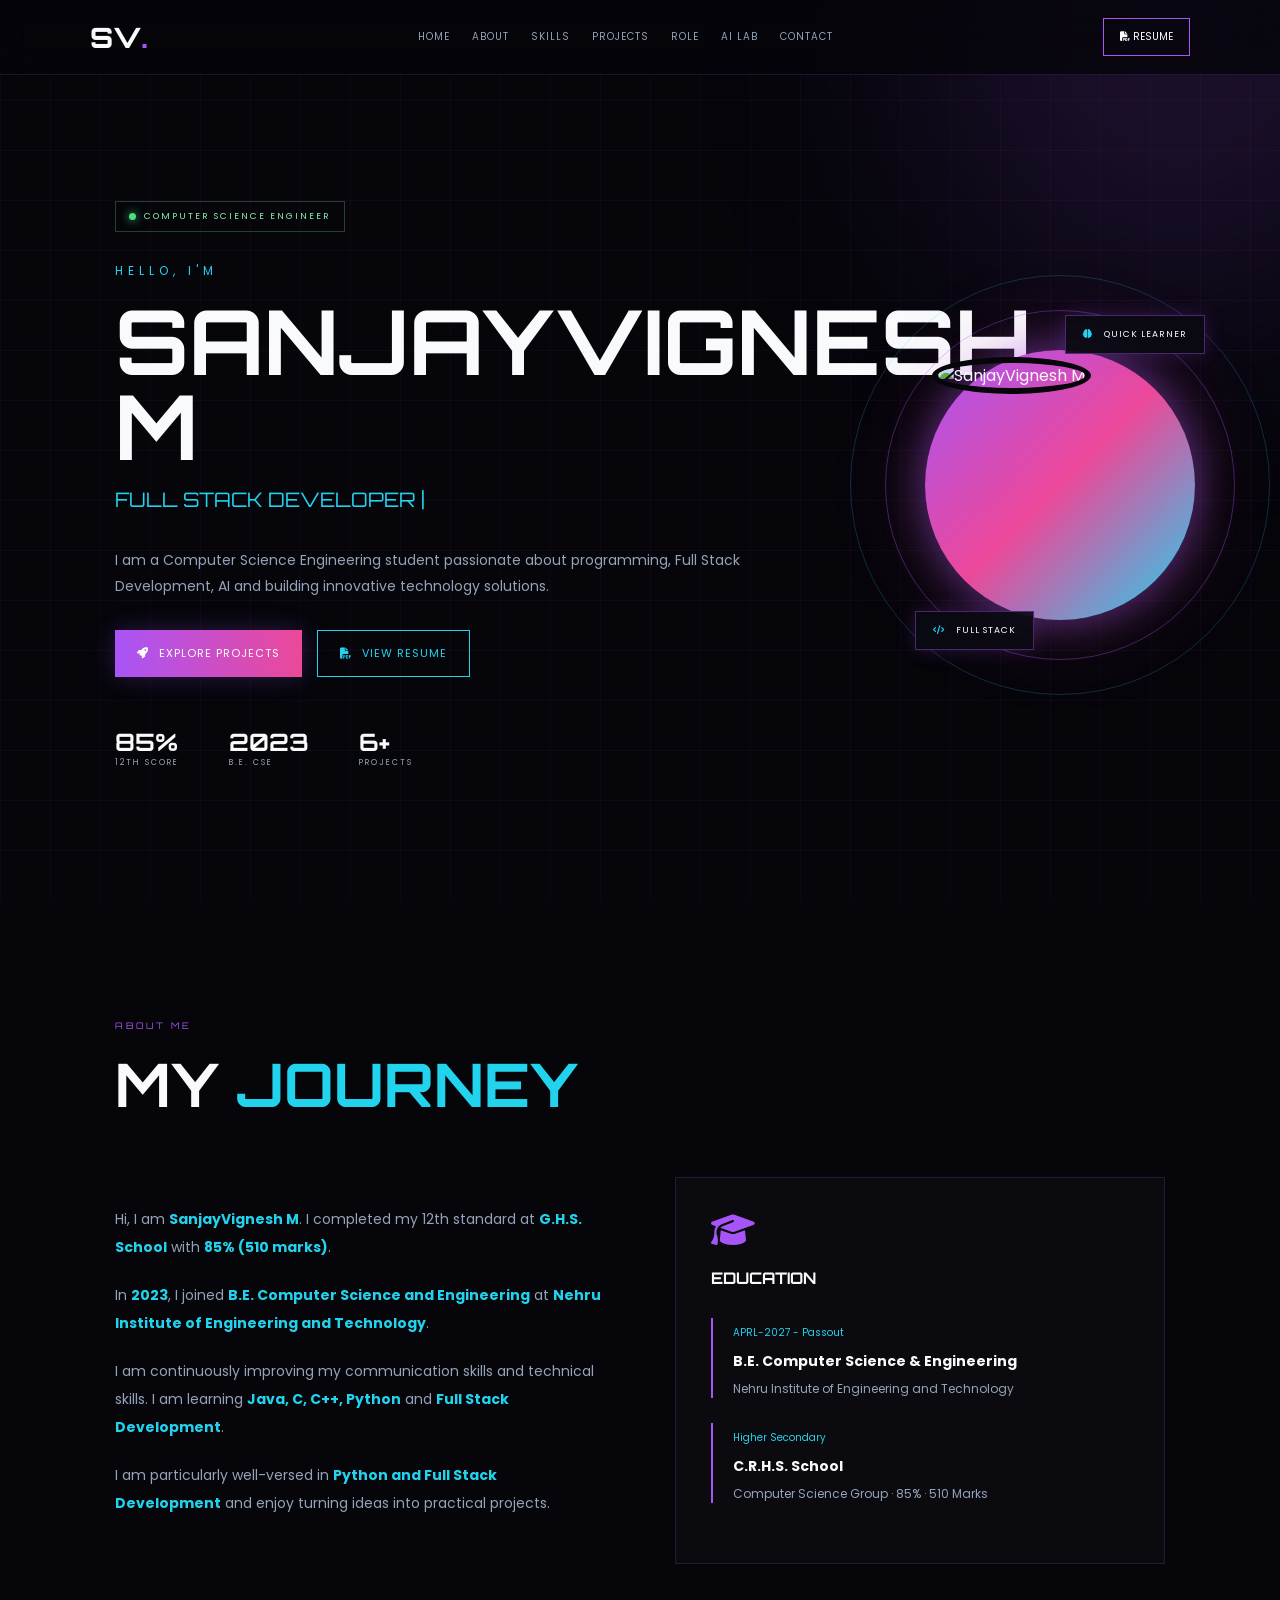
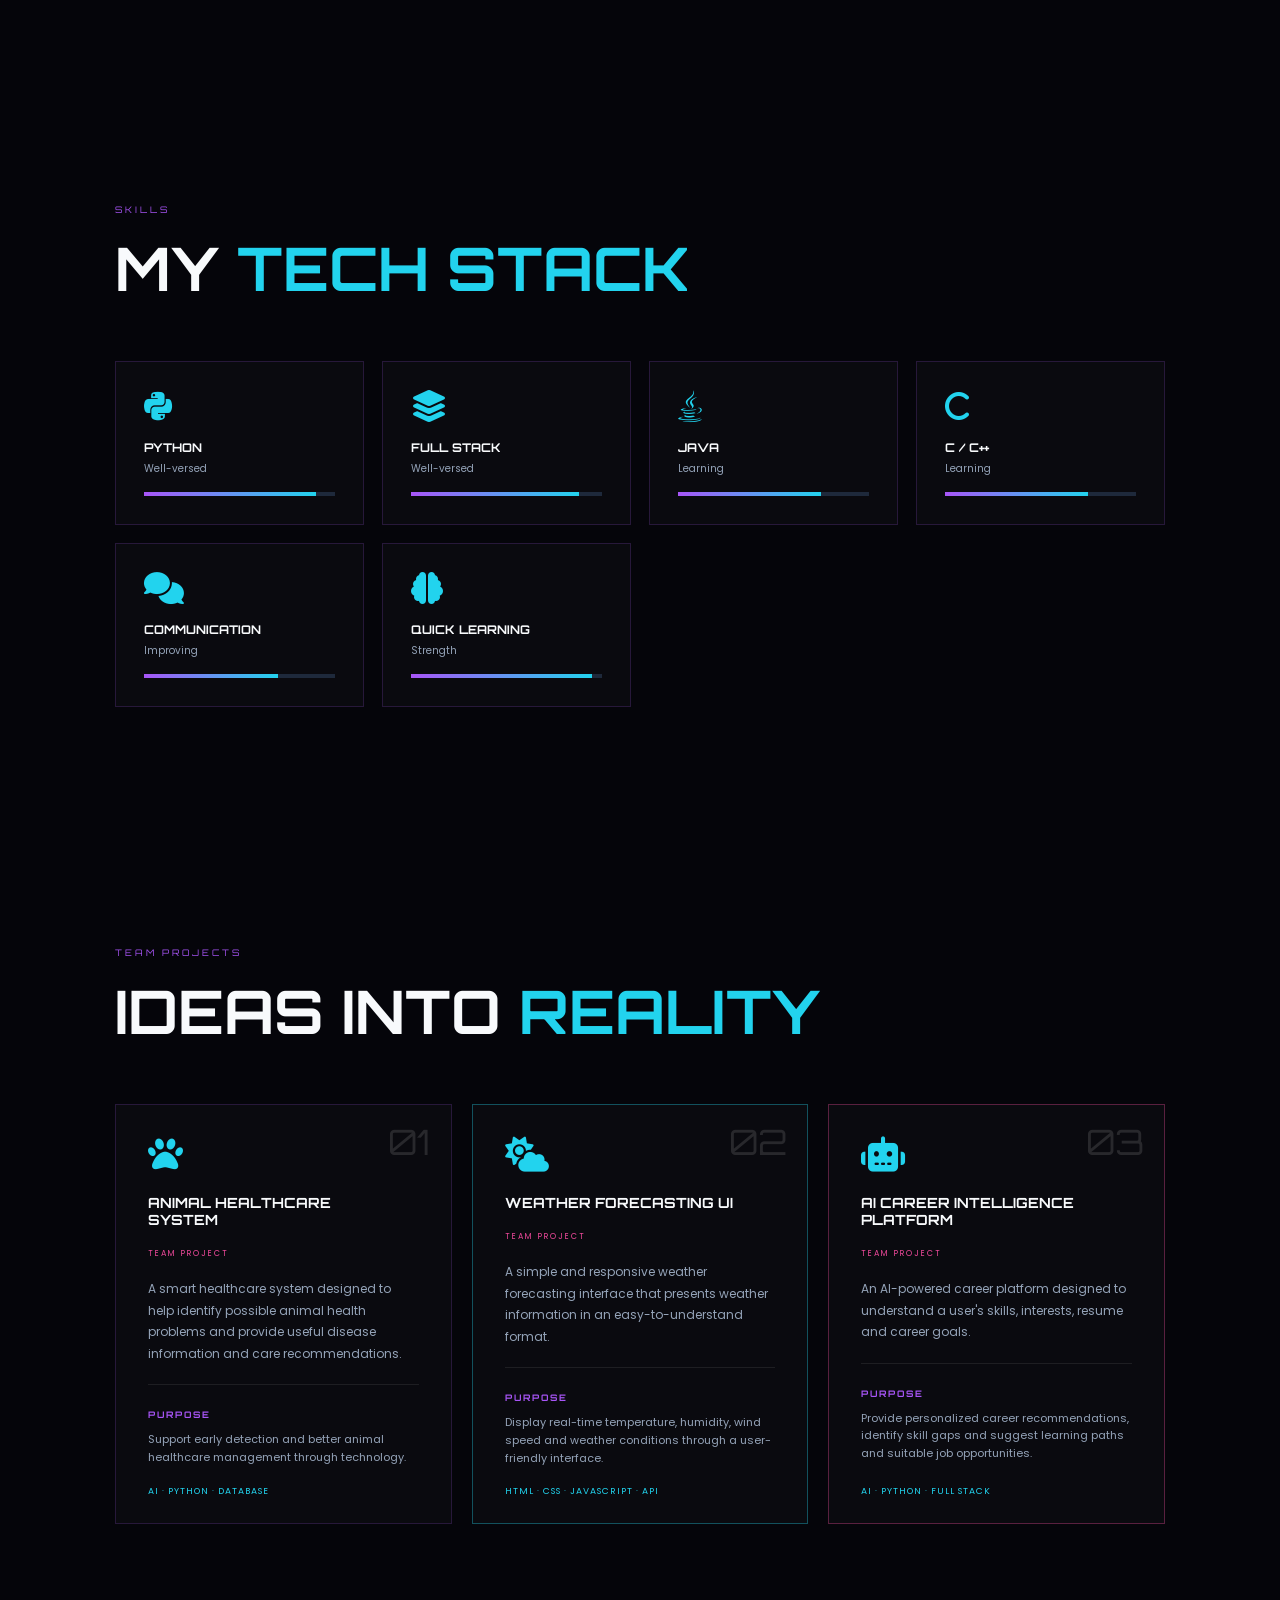
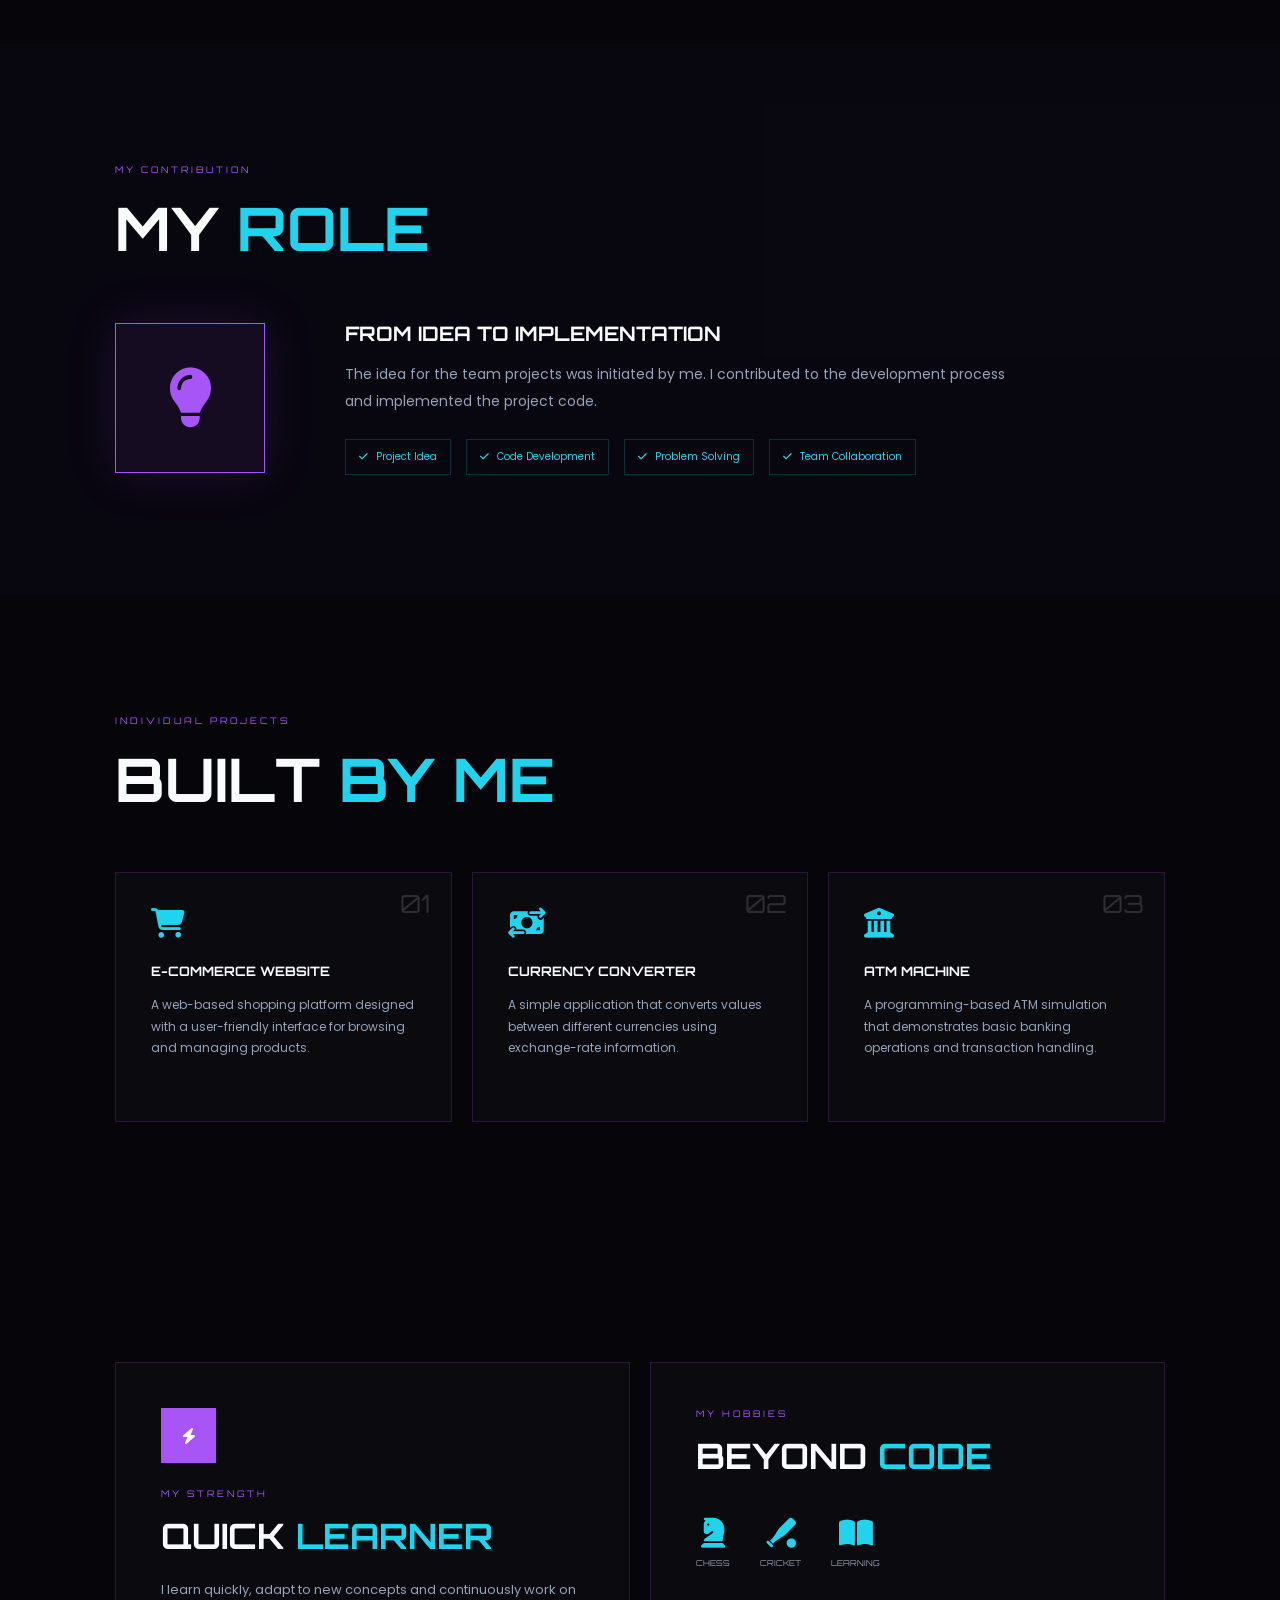
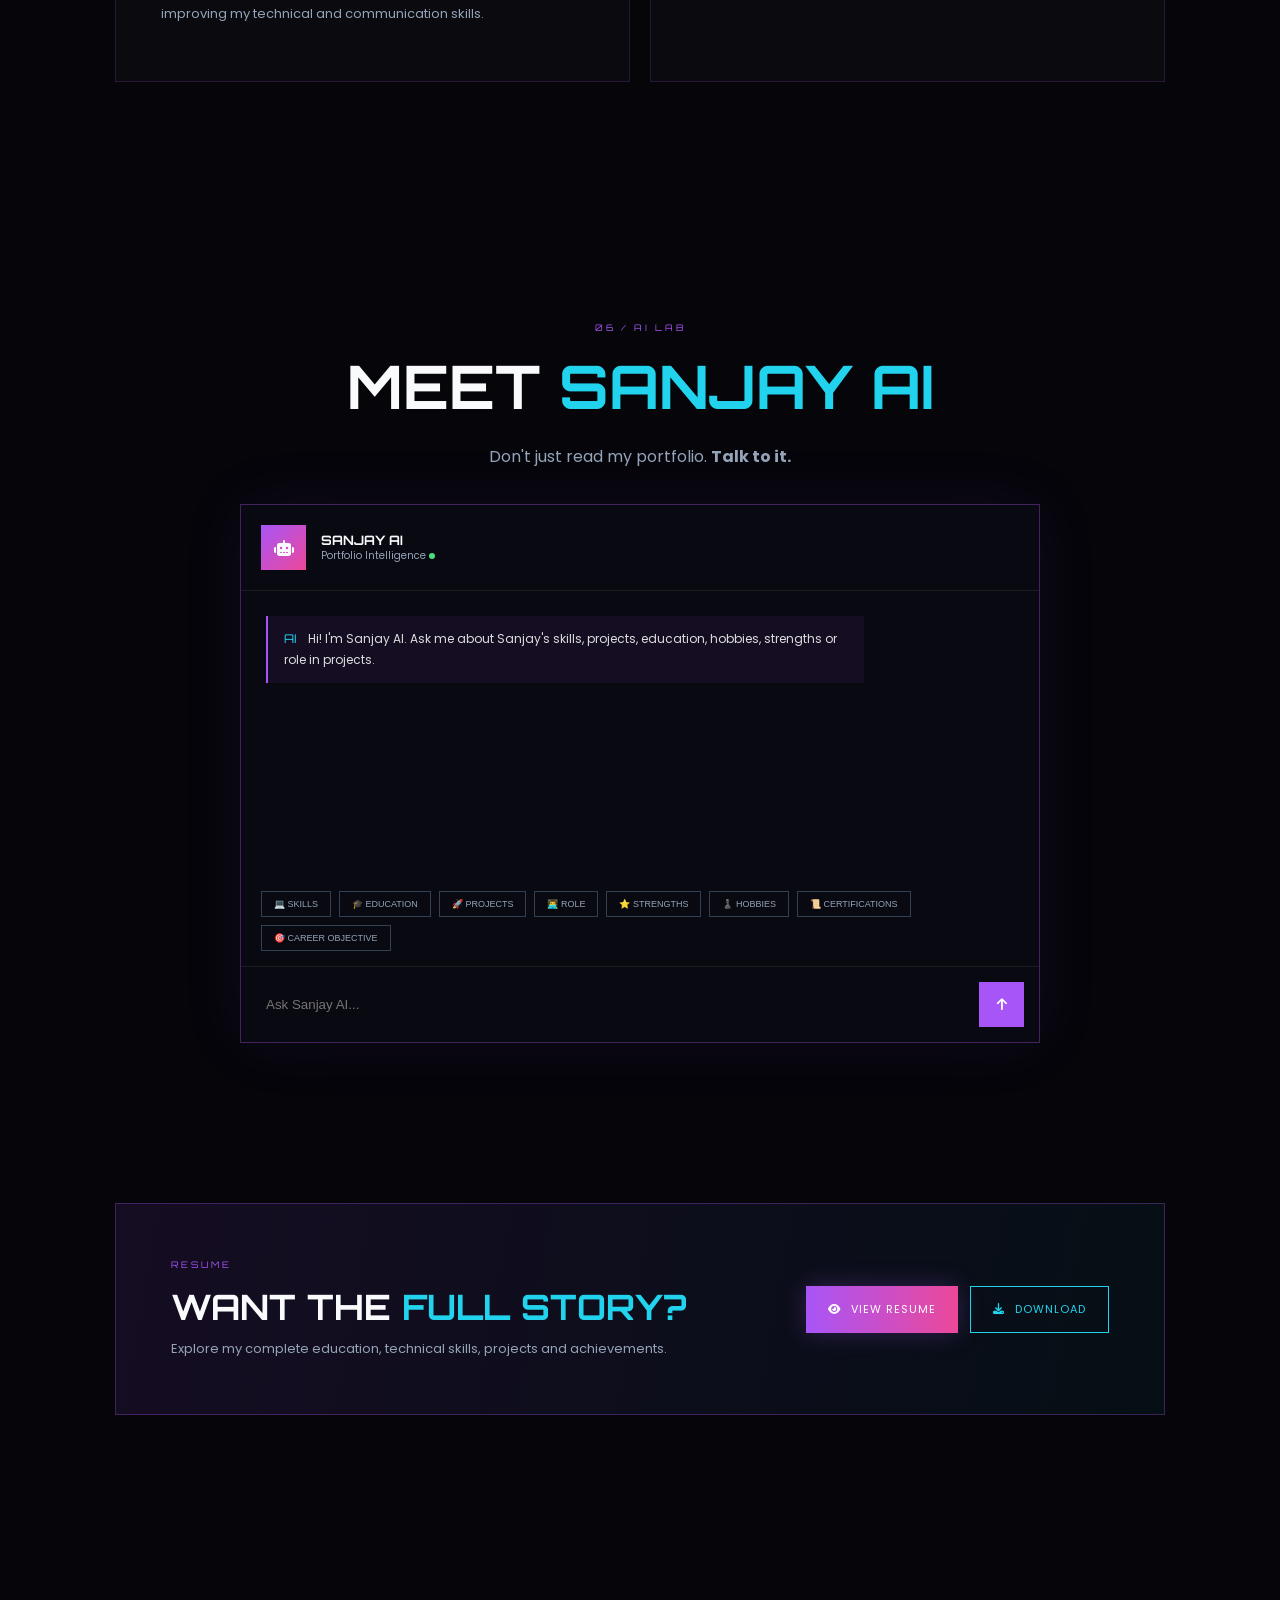
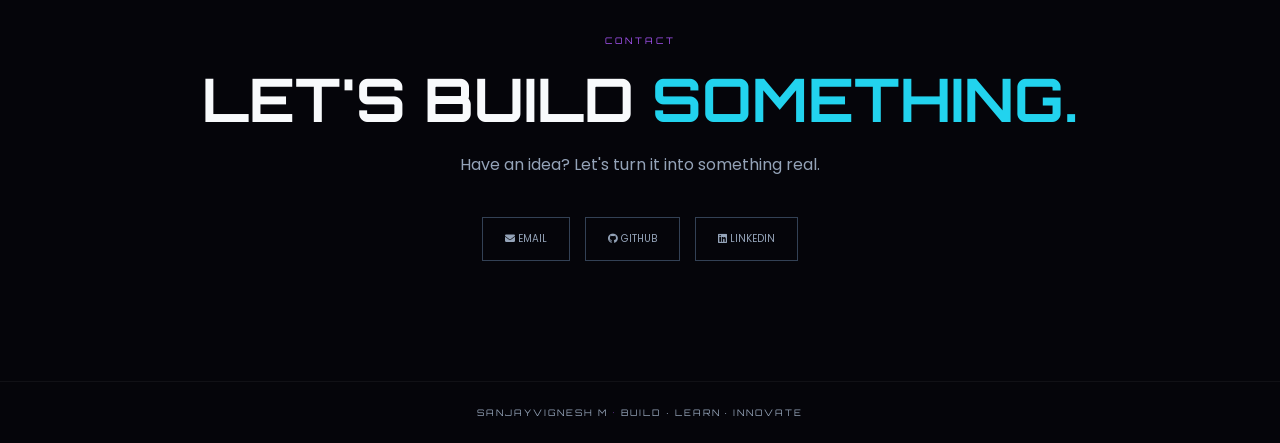
==== index.html @ d72b3619 "Update index.html" ====
<!DOCTYPE html>
<html lang="en">
<head>
    <meta charset="UTF-8">
    <meta name="viewport" content="width=device-width, initial-scale=1.0">

    <title>Sanjay Vignesh M | AI Portfolio</title>

    <!-- Google Fonts -->
    <link rel="preconnect" href="https://fonts.googleapis.com">
    <link rel="preconnect" href="https://fonts.gstatic.com" crossorigin>

    <link href="https://fonts.googleapis.com/css2?family=Orbitron:wght@400;500;600;700;800&family=Poppins:wght@300;400;500;600&display=swap"
          rel="stylesheet">

    <!-- Font Awesome -->
    <link rel="stylesheet"
          href="https://cdnjs.cloudflare.com/ajax/libs/font-awesome/6.5.2/css/all.min.css">

    <link rel="stylesheet" href="sanjay3.css">
</head>

<body>

<div class="grid-background"></div>


<!-- ================= NAVIGATION ================= -->

<header>

    <div class="logo">
        SV<span>.</span>
    </div>

    <nav>
        <a href="#home">HOME</a>
        <a href="#about">ABOUT</a>
        <a href="#skills">SKILLS</a>
        <a href="#projects">PROJECTS</a>
        <a href="#role">ROLE</a>
        <a href="#ai">AI LAB</a>
        <a href="#contact">CONTACT</a>
    </nav>

    <a href="/Users/sanjayvignesh/full stack/Sanjayvignesh(main resume).docx"
       target="_blank"
       class="resume-nav">

        <i class="fa-solid fa-file-pdf"></i>
        RESUME

    </a>

</header>


<!-- ================= HERO ================= -->

<section class="hero" id="home">

    <div class="hero-content">

        <div class="status">
            <span></span>
            COMPUTER SCIENCE ENGINEER
        </div>

        <p class="small-title">
            HELLO, I'M
        </p>

        <h1>
            SANJAYVIGNESH M
        </h1>

        <div class="typing-line">
            <span id="typing"></span>
            <span class="cursor">|</span>
        </div>

        <p class="hero-description">

            I am a Computer Science Engineering student passionate
            about programming, Full Stack Development, AI and
            building innovative technology solutions.

        </p>

        <div class="hero-buttons">

            <a href="#projects" class="main-btn">
                <i class="fa-solid fa-rocket"></i>
                EXPLORE PROJECTS
            </a>

            <a href="/Users/sanjayvignesh/full stack/Sanjayvignesh(main resume).docx"
               target="_blank"
               class="outline-btn">

                <i class="fa-solid fa-file-pdf"></i>
                VIEW RESUME

            </a>

        </div>


        <div class="quick-stats">

            <div>
                <strong>85%</strong>
                <small>12TH SCORE</small>
            </div>

            <div>
                <strong>2023</strong>
                <small>B.E. CSE</small>
            </div>

            <div>
                <strong>6+</strong>
                <small>PROJECTS</small>
            </div>

        </div>

    </div>


    <!-- PROFILE -->

    <div class="ai-profile">

        <div class="orbit orbit-one"></div>
        <div class="orbit orbit-two"></div>

        <div class="profile-ring">

            <img src="sanjay.png"
                 alt="SanjayVignesh M">

        </div>

        <div class="floating-card card-top">

            <i class="fa-solid fa-brain"></i>

            QUICK LEARNER

        </div>

        <div class="floating-card card-bottom">

            <i class="fa-solid fa-code"></i>

            FULL STACK

        </div>

    </div>

</section>


<!-- ================= ABOUT ================= -->

<section id="about" class="section">

    <div class="section-label">
        ABOUT ME
    </div>

    <h2>
        MY <span>JOURNEY</span>
    </h2>


    <div class="about-grid">

        <div class="about-text">

            <p>
                Hi, I am <strong>SanjayVignesh M</strong>.
                I completed my 12th standard at
                <strong>G.H.S. School</strong> with
                <strong>85% (510 marks)</strong>.
            </p>

            <p>
                In <strong>2023</strong>, I joined
                <strong>B.E. Computer Science and Engineering</strong>
                at <strong>Nehru Institute of Engineering and Technology</strong>.
            </p>

            <p>
                I am continuously improving my communication skills
                and technical skills. I am learning
                <strong>Java, C, C++, Python</strong> and
                <strong>Full Stack Development</strong>.
            </p>

            <p>
                I am particularly well-versed in
                <strong>Python and Full Stack Development</strong>
                and enjoy turning ideas into practical projects.
            </p>

        </div>


        <div class="education-card">

            <i class="fa-solid fa-graduation-cap"></i>

            <h3>EDUCATION</h3>

            <div class="education-line">

                <span> APRL-2027 - Passout</span>

                <h4>
                    B.E. Computer Science & Engineering
                </h4>

                <p>
                    Nehru Institute of Engineering and Technology
                </p>

            </div>


            <div class="education-line">

                <span>Higher Secondary</span>

                <h4>
                    C.R.H.S. School
                </h4>

                <p>
                    Computer Science Group · 85% · 510 Marks
                </p>

            </div>

        </div>

    </div>

</section>


<!-- ================= SKILLS ================= -->

<section id="skills" class="section">

    <div class="section-label">
         SKILLS
    </div>

    <h2>
        MY <span>TECH STACK</span>
    </h2>


    <div class="skill-grid">

        <div class="skill-card">

            <i class="fa-brands fa-python"></i>

            <h3>PYTHON</h3>

            <p>Well-versed</p>

            <div class="skill-line">
                <span style="width:90%"></span>
            </div>

        </div>


        <div class="skill-card">

            <i class="fa-solid fa-layer-group"></i>

            <h3>FULL STACK</h3>

            <p>Well-versed</p>

            <div class="skill-line">
                <span style="width:88%"></span>
            </div>

        </div>


        <div class="skill-card">

            <i class="fa-brands fa-java"></i>

            <h3>JAVA</h3>

            <p>Learning</p>

            <div class="skill-line">
                <span style="width:75%"></span>
            </div>

        </div>


        <div class="skill-card">

            <i class="fa-solid fa-c"></i>

            <h3>C / C++</h3>

            <p>Learning</p>

            <div class="skill-line">
                <span style="width:75%"></span>
            </div>

        </div>


        <div class="skill-card">

            <i class="fa-solid fa-comments"></i>

            <h3>COMMUNICATION</h3>

            <p>Improving</p>

            <div class="skill-line">
                <span style="width:70%"></span>
            </div>

        </div>


        <div class="skill-card">

            <i class="fa-solid fa-brain"></i>

            <h3>QUICK LEARNING</h3>

            <p>Strength</p>

            <div class="skill-line">
                <span style="width:95%"></span>
            </div>

        </div>

    </div>

</section>


<!-- ================= TEAM PROJECTS ================= -->

<section id="projects" class="section">

    <div class="section-label">
        TEAM PROJECTS
    </div>

    <h2>
        IDEAS INTO <span>REALITY</span>
    </h2>


    <div class="project-grid">


        <!-- Animal Healthcare -->

        <div class="project-card">

            <div class="project-number">
                01
            </div>

            <i class="fa-solid fa-paw project-icon"></i>

            <h3>
                ANIMAL HEALTHCARE SYSTEM
            </h3>

            <span class="project-type">
                TEAM PROJECT
            </span>

            <p>
                A smart healthcare system designed to help
                identify possible animal health problems and
                provide useful disease information and
                care recommendations.
            </p>

            <div class="purpose">

                <strong>PURPOSE</strong>

                <p>
                    Support early detection and better animal
                    healthcare management through technology.
                </p>

            </div>

            <div class="project-tech">
                AI · PYTHON · DATABASE
            </div>

        </div>


        <!-- Weather -->

        <div class="project-card featured">

            <div class="project-number">
                02
            </div>

            <i class="fa-solid fa-cloud-sun project-icon"></i>

            <h3>
                WEATHER FORECASTING UI
            </h3>

            <span class="project-type">
                TEAM PROJECT
            </span>

            <p>
                A simple and responsive weather forecasting
                interface that presents weather information
                in an easy-to-understand format.
            </p>

            <div class="purpose">

                <strong>PURPOSE</strong>

                <p>
                    Display real-time temperature, humidity,
                    wind speed and weather conditions through
                    a user-friendly interface.
                </p>

            </div>

            <div class="project-tech">
                HTML · CSS · JAVASCRIPT · API
            </div>

        </div>


        <!-- AI Career -->

        <div class="project-card ai-project">

            <div class="project-number">
                03
            </div>

            <i class="fa-solid fa-robot project-icon"></i>

            <h3>
                AI CAREER INTELLIGENCE PLATFORM
            </h3>

            <span class="project-type">
                TEAM PROJECT
            </span>

            <p>
                An AI-powered career platform designed to
                understand a user's skills, interests,
                resume and career goals.
            </p>

            <div class="purpose">

                <strong>PURPOSE</strong>

                <p>
                    Provide personalized career recommendations,
                    identify skill gaps and suggest learning paths
                    and suitable job opportunities.
                </p>

            </div>

            <div class="project-tech">
                AI · PYTHON · FULL STACK
            </div>

        </div>

    </div>

</section>


<!-- ================= MY ROLE ================= -->

<section id="role" class="section role-section">

    <div class="section-label">
         MY CONTRIBUTION
    </div>

    <h2>
        MY <span>ROLE</span>
    </h2>


    <div class="role-container">

        <div class="role-icon">

            <i class="fa-solid fa-lightbulb"></i>

        </div>


        <div class="role-content">

            <h3>
                FROM IDEA TO IMPLEMENTATION
            </h3>

            <p>
                The idea for the team projects was initiated by me.
                I contributed to the development process and
                implemented the project code.
            </p>

            <div class="role-points">

                <div>
                    <i class="fa-solid fa-check"></i>
                    Project Idea
                </div>

                <div>
                    <i class="fa-solid fa-check"></i>
                    Code Development
                </div>

                <div>
                    <i class="fa-solid fa-check"></i>
                    Problem Solving
                </div>

                <div>
                    <i class="fa-solid fa-check"></i>
                    Team Collaboration
                </div>

            </div>

        </div>

    </div>

</section>


<!-- ================= INDIVIDUAL PROJECTS ================= -->

<section class="section">

    <div class="section-label">
         INDIVIDUAL PROJECTS
    </div>

    <h2>
        BUILT <span>BY ME</span>
    </h2>


    <div class="individual-grid">

        <div class="individual-card">

            <span>01</span>

            <i class="fa-solid fa-cart-shopping"></i>

            <h3>
                E-COMMERCE WEBSITE
            </h3>

            <p>
                A web-based shopping platform designed
                with a user-friendly interface for browsing
                and managing products.
            </p>

        </div>


        <div class="individual-card">

            <span>02</span>

            <i class="fa-solid fa-money-bill-transfer"></i>

            <h3>
                CURRENCY CONVERTER
            </h3>

            <p>
                A simple application that converts values
                between different currencies using
                exchange-rate information.
            </p>

        </div>


        <div class="individual-card">

            <span>03</span>

            <i class="fa-solid fa-building-columns"></i>

            <h3>
                ATM MACHINE
            </h3>

            <p>
                A programming-based ATM simulation that
                demonstrates basic banking operations
                and transaction handling.
            </p>

        </div>

    </div>

</section>


<!-- ================= STRENGTH + HOBBIES ================= -->

<section class="section personal-section">

    <div class="personal-grid">


        <div class="personal-card strength">

            <div class="personal-icon">
                <i class="fa-solid fa-bolt"></i>
            </div>

            <p class="label">
                MY STRENGTH
            </p>

            <h2>
                QUICK
                <span>LEARNER</span>
            </h2>

            <p>
                I learn quickly, adapt to new concepts
                and continuously work on improving
                my technical and communication skills.
            </p>

        </div>


        <div class="personal-card">

            <p class="label">
                MY HOBBIES
            </p>

            <h2>
                BEYOND
                <span>CODE</span>
            </h2>


            <div class="hobbies">

                <div>
                    <i class="fa-solid fa-chess-knight"></i>
                    <span>CHESS</span>
                </div>

                <div>
                    <i class="fa-solid fa-baseball-bat-ball"></i>
                    <span>CRICKET</span>
                </div>

                <div>
                    <i class="fa-solid fa-book-open"></i>
                    <span>LEARNING</span>
                </div>

            </div>

        </div>

    </div>

</section>


<!-- ================= AI PORTFOLIO ================= -->

<section id="ai" class="section ai-section">

    <div class="section-label">
        06 / AI LAB
    </div>

    <h2>
        MEET <span>SANJAY AI</span>
    </h2>

    <p class="ai-intro">
        Don't just read my portfolio.
        <strong>Talk to it.</strong>
    </p>


    <div class="ai-container">

        <div class="ai-header">

            <div class="robot">

                <i class="fa-solid fa-robot"></i>

            </div>

            <div>

                <h3>
                    SANJAY AI
                </h3>

                <p>
                    Portfolio Intelligence
                    <span class="online"></span>
                </p>

            </div>

        </div>


        <div id="chat-box" class="chat-box">

            <div class="bot-message">

                <span class="bot-icon">
                    AI
                </span>

                Hi! I'm Sanjay AI.
                Ask me about Sanjay's skills,
                projects, education, hobbies,
                strengths or role in projects.

            </div>

        </div>

<div class="suggestions">

    <button onclick="quickQuestion('What are Sanjay Vignesh skills?')">
        💻 SKILLS
    </button>

    <button onclick="quickQuestion('Tell me about Sanjay Vignesh education')">
        🎓 EDUCATION
    </button>

    <button onclick="quickQuestion('What projects has Sanjay Vignesh developed?')">
        🚀 PROJECTS
    </button>

    <button onclick="quickQuestion('What was Sanjay Vignesh role in the team projects?')">
        👨‍💻 ROLE
    </button>

    <button onclick="quickQuestion('What are Sanjay Vignesh strengths?')">
        ⭐ STRENGTHS
    </button>

    <button onclick="quickQuestion('What are Sanjay Vignesh hobbies?')">
        ♟️ HOBBIES
    </button>

    <button onclick="quickQuestion('Tell me about Sanjay Vignesh certifications')">
        📜 CERTIFICATIONS
    </button>

    <button onclick="quickQuestion('Tell me about Sanjay Vignesh career objective')">
        🎯 CAREER OBJECTIVE
    </button>

</div>


        <div class="chat-input">

            <input
                type="text"
                id="user-input"
                placeholder="Ask Sanjay AI..."
                onkeydown="handleEnter(event)"
            >

            <button onclick="askAI()">

                <i class="fa-solid fa-arrow-up"></i>

            </button>

        </div>

    </div>

</section>


<!-- ================= RESUME ================= -->

<section class="resume-section">

    <div>

        <div class="section-label">
            RESUME
        </div>

        <h2>
            WANT THE
            <span>FULL STORY?</span>
        </h2>

        <p>
            Explore my complete education, technical skills,
            projects and achievements.
        </p>

    </div>


    <div class="resume-buttons">

        <a href="/Users/sanjayvignesh/full stack/Sanjayvignesh(main resume).docx"
           target="_blank"
           class="main-btn">

            <i class="fa-solid fa-eye"></i>

            VIEW RESUME

        </a>


        <a href="/Users/sanjayvignesh/full stack/Sanjayvignesh(main resume).docx"
           download
           class="outline-btn">

            <i class="fa-solid fa-download"></i>

            DOWNLOAD

        </a>

    </div>

</section>


<!-- ================= CONTACT ================= -->

<section id="contact" class="section contact">

    <div class="section-label">
        CONTACT
    </div>

    <h2>
        LET'S BUILD
        <span>SOMETHING.</span>
    </h2>

    <p>
        Have an idea? Let's turn it into something real.
    </p>
<div class="contact-links">

    <!-- Gmail -->
    <a href="https://mail.google.com/mail/?view=cm&fs=1&to=sanjayvignesh2529@gmail.com"
       target="_blank"
       rel="noopener noreferrer">
        <i class="fa-solid fa-envelope"></i>
        <span>EMAIL</span>
    </a>

    <!-- GitHub -->
    <a href="https://github.com/SanjayVignesh"
       target="_blank"
       rel="noopener noreferrer">
        <i class="fa-brands fa-github"></i>
        <span>GITHUB</span>
    </a>

    <!-- LinkedIn -->
    <a href="https://www.linkedin.com/in/sanjayvignesh/"
       target="_blank"
       rel="noopener noreferrer">
        <i class="fa-brands fa-linkedin"></i>
        <span>LINKEDIN</span>
    </a>

</div>
</section>


<!-- ================= FOOTER ================= -->

<footer>

    <p>
        SANJAYVIGNESH M
        <span>•</span>
        BUILD · LEARN · INNOVATE
    </p>

</footer>


<script src="script2.js"></script>

</body>
</html>
---- sanjay3.css ----
* {
    margin: 0;
    padding: 0;
    box-sizing: border-box;
    scroll-behavior: smooth;
}

:root {
    --bg: #05050a;
    --bg2: #0a0a12;
    --purple: #a855f7;
    --pink: #ec4899;
    --cyan: #22d3ee;
    --white: #f8fafc;
    --gray: #94a3b8;
    --border: rgba(168, 85, 247, 0.18);
}

body {
    background: var(--bg);
    color: var(--white);
    font-family: 'Poppins', sans-serif;
    overflow-x: hidden;
}


/* BACKGROUND */

.grid-background {
    position: fixed;
    inset: 0;

    background-image:
        linear-gradient(rgba(168, 85, 247, .05) 1px, transparent 1px),
        linear-gradient(90deg, rgba(168, 85, 247, .05) 1px, transparent 1px);

    background-size: 50px 50px;

    pointer-events: none;

    z-index: -2;
}

body::before {
    content: "";

    position: fixed;

    width: 500px;
    height: 500px;

    top: -200px;
    right: -150px;

    background: rgba(168, 85, 247, .15);

    filter: blur(120px);

    border-radius: 50%;

    z-index: -1;
}


/* HEADER */

header {
    position: fixed;

    top: 0;
    left: 0;

    width: 100%;

    padding: 18px 7%;

    display: flex;

    align-items: center;

    justify-content: space-between;

    background: rgba(5, 5, 10, .78);

    backdrop-filter: blur(20px);

    border-bottom: 1px solid var(--border);

    z-index: 1000;
}

.logo {
    font-family: 'Orbitron', sans-serif;

    font-size: 28px;

    font-weight: 800;
}

.logo span {
    color: var(--purple);
}

nav {
    display: flex;
    gap: 22px;
}

nav a {
    color: var(--gray);

    text-decoration: none;

    font-size: 10px;

    letter-spacing: 1px;

    transition: .3s;
}

nav a:hover {
    color: var(--cyan);
}

.resume-nav {
    color: white;

    text-decoration: none;

    font-size: 10px;

    padding: 10px 16px;

    border: 1px solid var(--purple);

    transition: .3s;
}

.resume-nav:hover {
    background: var(--purple);

    box-shadow: 0 0 25px rgba(168, 85, 247, .5);
}


/* HERO */

.hero {
    min-height: 100vh;

    display: flex;

    align-items: center;

    justify-content: space-between;

    padding: 150px 9% 80px;

    gap: 60px;
}

.hero-content {
    max-width: 750px;
}

.status {
    display: inline-flex;

    align-items: center;

    gap: 8px;

    color: #86efac;

    font-size: 9px;

    letter-spacing: 2px;

    border: 1px solid rgba(134, 239, 172, .25);

    padding: 8px 13px;

    margin-bottom: 30px;
}

.status span {
    width: 7px;
    height: 7px;

    background: #4ade80;

    border-radius: 50%;

    box-shadow: 0 0 10px #4ade80;
}

.small-title {
    color: var(--cyan);

    letter-spacing: 5px;

    font-size: 12px;
}

.hero h1 {
    font-family: 'Orbitron', sans-serif;

    font-size: clamp(48px, 7vw, 95px);

    line-height: .95;

    margin: 18px 0;
}

.hero h1 span {
    display: block;

    background: linear-gradient(
        90deg,
        var(--purple),
        var(--pink),
        var(--cyan)
    );

    -webkit-background-clip: text;

    -webkit-text-fill-color: transparent;
}

.typing-line {
    font-family: 'Orbitron', sans-serif;

    font-size: 20px;

    color: var(--cyan);

    min-height: 35px;
}

.cursor {
    animation: blink .7s infinite;
}

@keyframes blink {
    50% {
        opacity: 0;
    }
}

.hero-description {
    max-width: 650px;

    color: var(--gray);

    line-height: 1.9;

    margin: 25px 0 30px;

    font-size: 14px;
}


/* BUTTONS */

.hero-buttons {
    display: flex;

    gap: 15px;

    flex-wrap: wrap;
}

.main-btn,
.outline-btn {
    display: inline-flex;

    align-items: center;

    gap: 10px;

    padding: 14px 22px;

    text-decoration: none;

    font-size: 11px;

    letter-spacing: 1px;

    transition: .3s;
}

.main-btn {
    color: white;

    background: linear-gradient(
        90deg,
        var(--purple),
        var(--pink)
    );

    box-shadow: 0 0 25px rgba(168, 85, 247, .25);
}

.main-btn:hover {
    transform: translateY(-4px);

    box-shadow: 0 0 35px rgba(168, 85, 247, .6);
}

.outline-btn {
    color: var(--cyan);

    border: 1px solid var(--cyan);
}

.outline-btn:hover {
    color: white;

    background: rgba(34, 211, 238, .1);

    box-shadow: 0 0 25px rgba(34, 211, 238, .3);
}


/* STATS */

.quick-stats {
    display: flex;

    gap: 50px;

    margin-top: 50px;
}

.quick-stats div {
    display: flex;

    flex-direction: column;
}

.quick-stats strong {
    font-family: 'Orbitron';

    font-size: 24px;
}

.quick-stats small {
    color: var(--gray);

    font-size: 8px;

    letter-spacing: 2px;
}


/* PROFILE */

.ai-profile {
    position: relative;

    width: 430px;
    height: 430px;

    display: flex;

    justify-content: center;

    align-items: center;
}

.profile-ring {
    width: 270px;
    height: 270px;

    border-radius: 50%;

    padding: 7px;

    background: linear-gradient(
        135deg,
        var(--purple),
        var(--pink),
        var(--cyan)
    );

    box-shadow:
        0 0 40px rgba(168, 85, 247, .5),
        0 0 100px rgba(236, 72, 153, .2);
}

.profile-ring img {
    width: 100%;
    height: 100%;

    object-fit: cover;

    border-radius: 50%;

    border: 6px solid var(--bg);
}

.orbit {
    position: absolute;

    border: 1px solid rgba(168, 85, 247, .35);

    border-radius: 50%;
}

.orbit-one {
    width: 350px;
    height: 350px;

    animation: rotate 15s linear infinite;
}

.orbit-two {
    width: 420px;
    height: 420px;

    border-color: rgba(34, 211, 238, .2);

    animation: rotate 25s linear infinite reverse;
}

@keyframes rotate {
    from {
        transform: rotate(0deg);
    }

    to {
        transform: rotate(360deg);
    }
}

.floating-card {
    position: absolute;

    padding: 12px 17px;

    background: rgba(10, 10, 18, .9);

    border: 1px solid rgba(168, 85, 247, .4);

    backdrop-filter: blur(15px);

    font-size: 9px;

    letter-spacing: 1px;

    box-shadow: 0 0 20px rgba(168, 85, 247, .2);
}

.floating-card i {
    color: var(--cyan);

    margin-right: 8px;
}

.card-top {
    top: 45px;
    right: -10px;
}

.card-bottom {
    bottom: 50px;
    left: -10px;
}


/* SECTION */

.section {
    padding: 120px 9%;
}

.section-label {
    color: var(--purple);

    font-family: 'Orbitron';

    font-size: 9px;

    letter-spacing: 3px;

    margin-bottom: 15px;
}

.section h2 {
    font-family: 'Orbitron';

    font-size: clamp(35px, 5vw, 60px);

    margin-bottom: 55px;
}

.section h2 span {
    color: var(--cyan);
}


/* ABOUT */

.about-grid {
    display: grid;

    grid-template-columns: 1fr 1fr;

    gap: 70px;

    align-items: center;
}

.about-text p {
    color: var(--gray);

    line-height: 2;

    margin-bottom: 20px;

    font-size: 14px;
}

.about-text strong {
    color: var(--cyan);
}

.education-card {
    padding: 35px;

    background: rgba(255, 255, 255, .025);

    border: 1px solid var(--border);
}

.education-card > i {
    color: var(--purple);

    font-size: 35px;

    margin-bottom: 20px;
}

.education-card h3 {
    font-family: 'Orbitron';

    font-size: 16px;

    margin-bottom: 30px;
}

.education-line {
    border-left: 2px solid var(--purple);

    padding-left: 20px;

    margin-bottom: 25px;
}

.education-line span {
    color: var(--cyan);

    font-size: 10px;
}

.education-line h4 {
    margin: 8px 0;

    font-size: 14px;
}

.education-line p {
    color: var(--gray);

    font-size: 12px;
}


/* SKILLS */

.skill-grid {
    display: grid;

    grid-template-columns:
        repeat(auto-fit, minmax(210px, 1fr));

    gap: 18px;
}

.skill-card {
    padding: 28px;

    background: rgba(255, 255, 255, .025);

    border: 1px solid var(--border);

    transition: .3s;
}

.skill-card:hover {
    border-color: var(--cyan);

    transform: translateY(-6px);
}

.skill-card i {
    font-size: 32px;

    color: var(--cyan);

    margin-bottom: 18px;
}

.skill-card h3 {
    font-family: 'Orbitron';

    font-size: 12px;

    margin-bottom: 6px;
}

.skill-card p {
    color: var(--gray);

    font-size: 10px;

    margin-bottom: 15px;
}

.skill-line {
    height: 4px;

    background: #1e293b;
}

.skill-line span {
    display: block;

    height: 100%;

    background: linear-gradient(
        90deg,
        var(--purple),
        var(--cyan)
    );
}


/* PROJECTS */

.project-grid {
    display: grid;

    grid-template-columns:
        repeat(auto-fit, minmax(280px, 1fr));

    gap: 20px;
}

.project-card {
    position: relative;

    padding: 32px;

    min-height: 420px;

    background: rgba(255, 255, 255, .025);

    border: 1px solid var(--border);

    transition: .4s;
}

.project-card:hover {
    transform: translateY(-8px);

    border-color: var(--purple);

    box-shadow:
        0 20px 50px rgba(168, 85, 247, .12);
}

.featured {
    border-color: rgba(34, 211, 238, .35);
}

.ai-project {
    border-color: rgba(236, 72, 153, .35);
}

.project-number {
    position: absolute;

    right: 20px;
    top: 15px;

    font-family: 'Orbitron';

    color: rgba(255, 255, 255, .12);

    font-size: 35px;
}

.project-icon {
    color: var(--cyan);

    font-size: 35px;

    margin-bottom: 22px;
}

.project-card h3 {
    font-family: 'Orbitron';

    font-size: 14px;

    margin-bottom: 10px;

    max-width: 230px;
}

.project-type {
    display: inline-block;

    color: var(--pink);

    font-size: 8px;

    letter-spacing: 2px;

    margin-bottom: 18px;
}

.project-card > p {
    color: var(--gray);

    line-height: 1.8;

    font-size: 12px;
}

.purpose {
    margin-top: 20px;

    padding-top: 15px;

    border-top: 1px solid rgba(255,255,255,.08);
}

.purpose strong {
    color: var(--purple);

    font-family: 'Orbitron';

    font-size: 9px;

    letter-spacing: 2px;
}

.purpose p {
    color: var(--gray);

    font-size: 11px;

    line-height: 1.6;

    margin-top: 6px;
}

.project-tech {
    position: absolute;

    bottom: 25px;

    color: var(--cyan);

    font-size: 9px;

    letter-spacing: 1px;
}


/* ROLE */

.role-section {
    background: rgba(168, 85, 247, .025);
}

.role-container {
    display: grid;

    grid-template-columns: 180px 1fr;

    gap: 50px;

    align-items: center;

    max-width: 900px;
}

.role-icon {
    width: 150px;
    height: 150px;

    display: flex;

    align-items: center;
    justify-content: center;

    border: 1px solid var(--purple);

    background: rgba(168, 85, 247, .08);

    box-shadow: 0 0 50px rgba(168, 85, 247, .15);
}

.role-icon i {
    color: var(--purple);

    font-size: 60px;
}

.role-content h3 {
    font-family: 'Orbitron';

    font-size: 20px;

    margin-bottom: 15px;
}

.role-content > p {
    color: var(--gray);

    line-height: 1.9;

    font-size: 14px;
}

.role-points {
    display: flex;

    gap: 15px;

    flex-wrap: wrap;

    margin-top: 25px;
}

.role-points div {
    color: var(--cyan);

    font-size: 10px;

    padding: 9px 13px;

    border: 1px solid rgba(34, 211, 238, .2);
}

.role-points i {
    margin-right: 5px;
}


/* INDIVIDUAL */

.individual-grid {
    display: grid;

    grid-template-columns:
        repeat(3, 1fr);

    gap: 20px;
}

.individual-card {
    position: relative;

    padding: 35px;

    background: rgba(255,255,255,.025);

    border: 1px solid var(--border);

    min-height: 250px;

    transition: .3s;
}

.individual-card:hover {
    border-color: var(--cyan);

    transform: translateY(-7px);
}

.individual-card > span {
    position: absolute;

    right: 20px;

    top: 15px;

    color: rgba(255,255,255,.15);

    font-family: 'Orbitron';

    font-size: 25px;
}

.individual-card i {
    color: var(--cyan);

    font-size: 30px;

    margin-bottom: 25px;
}

.individual-card h3 {
    font-family: 'Orbitron';

    font-size: 13px;

    margin-bottom: 15px;
}

.individual-card p {
    color: var(--gray);

    font-size: 12px;

    line-height: 1.8;
}


/* PERSONAL */

.personal-grid {
    display: grid;

    grid-template-columns: 1fr 1fr;

    gap: 20px;
}

.personal-card {
    padding: 45px;

    min-height: 320px;

    background: rgba(255,255,255,.025);

    border: 1px solid var(--border);
}

.personal-icon {
    width: 55px;
    height: 55px;

    display: flex;

    align-items: center;
    justify-content: center;

    background: var(--purple);

    margin-bottom: 25px;
}

.personal-icon i {
    color: white;
}

.label {
    color: var(--purple);

    font-family: 'Orbitron';

    font-size: 9px;

    letter-spacing: 3px;

    margin-bottom: 15px;
}

.personal-card h2 {
    font-family: 'Orbitron';

    font-size: 35px;

    margin-bottom: 20px;
}

.personal-card h2 span {
    color: var(--cyan);
}

.personal-card > p:last-child {
    color: var(--gray);

    font-size: 13px;

    line-height: 1.8;
}

.hobbies {
    display: flex;

    gap: 30px;

    margin-top: 40px;
}

.hobbies div {
    display: flex;

    flex-direction: column;

    gap: 10px;

    align-items: center;
}

.hobbies i {
    color: var(--cyan);

    font-size: 30px;
}

.hobbies span {
    font-family: 'Orbitron';

    color: var(--gray);

    font-size: 8px;
}


/* AI */

.ai-section {
    text-align: center;
}

.ai-intro {
    color: var(--gray);

    margin-top: -35px;

    margin-bottom: 35px;
}

.ai-container {
    max-width: 800px;

    margin: auto;

    text-align: left;

    background: rgba(10, 10, 18, .9);

    border: 1px solid rgba(168, 85, 247, .35);

    box-shadow:
        0 0 60px rgba(168, 85, 247, .08);
}

.ai-header {
    display: flex;

    align-items: center;

    gap: 15px;

    padding: 20px;

    border-bottom: 1px solid rgba(255,255,255,.08);
}

.robot {
    width: 45px;
    height: 45px;

    display: flex;

    justify-content: center;

    align-items: center;

    background: linear-gradient(
        135deg,
        var(--purple),
        var(--pink)
    );
}

.ai-header h3 {
    font-family: 'Orbitron';

    font-size: 13px;
}

.ai-header p {
    color: var(--gray);

    font-size: 10px;
}

.online {
    display: inline-block;

    width: 6px;
    height: 6px;

    background: #4ade80;

    border-radius: 50%;
}

.chat-box {
    height: 300px;

    overflow-y: auto;

    padding: 25px;
}

.bot-message,
.user-message {
    max-width: 80%;

    padding: 13px 16px;

    margin-bottom: 15px;

    font-size: 12px;

    line-height: 1.7;
}

.bot-message {
    background: rgba(168,85,247,.08);

    border-left: 2px solid var(--purple);

    color: #ddd;
}

.user-message {
    margin-left: auto;

    background: rgba(34,211,238,.08);

    border-right: 2px solid var(--cyan);

    text-align: right;
}

.bot-icon {
    color: var(--cyan);

    font-family: 'Orbitron';

    margin-right: 8px;
}

.suggestions {
    display: flex;

    gap: 8px;

    padding: 0 20px 15px;

    flex-wrap: wrap;
}

.suggestions button {
    background: transparent;

    color: var(--gray);

    border: 1px solid #334155;

    padding: 7px 12px;

    cursor: pointer;

    font-size: 9px;
}

.suggestions button:hover {
    color: var(--cyan);

    border-color: var(--cyan);
}

.chat-input {
    display: flex;

    padding: 15px;

    border-top: 1px solid rgba(255,255,255,.08);
}

.chat-input input {
    flex: 1;

    background: transparent;

    border: none;

    outline: none;

    color: white;

    padding: 10px;
}

.chat-input button {
    width: 45px;
    height: 45px;

    border: none;

    background: var(--purple);

    color: white;

    cursor: pointer;
}


/* RESUME */

.resume-section {
    margin: 40px 9% 100px;

    padding: 55px;

    display: flex;

    justify-content: space-between;

    align-items: center;

    gap: 30px;

    background:
        linear-gradient(
            100deg,
            rgba(168,85,247,.1),
            rgba(34,211,238,.05)
        );

    border: 1px solid rgba(168,85,247,.3);
}

.resume-section h2 {
    font-family: 'Orbitron';

    font-size: 35px;
}

.resume-section h2 span {
    color: var(--cyan);
}

.resume-section p {
    color: var(--gray);

    margin-top: 10px;

    font-size: 13px;
}

.resume-buttons {
    display: flex;

    gap: 12px;
}


/* CONTACT */

.contact {
    text-align: center;
}

.contact > p {
    color: var(--gray);

    margin-top: -40px;

    margin-bottom: 40px;
}

.contact-links {
    display: flex;

    justify-content: center;

    gap: 15px;

    flex-wrap: wrap;
}

.contact-links a {
    color: var(--gray);

    border: 1px solid #334155;

    padding: 13px 22px;

    text-decoration: none;

    font-size: 10px;

    transition: .3s;
}

.contact-links a:hover {
    color: var(--cyan);

    border-color: var(--cyan);
}


/* FOOTER */

footer {
    padding: 25px;

    text-align: center;

    border-top: 1px solid rgba(255,255,255,.05);

    color: var(--gray);

    font-family: 'Orbitron';

    font-size: 9px;

    letter-spacing: 2px;
}

footer span {
    color: var(--purple);
}


/* RESPONSIVE */

@media(max-width: 1100px) {

    nav {
        gap: 12px;
    }

    nav a {
        font-size: 8px;
    }

    .hero {
        flex-direction: column;

        text-align: center;
    }

    .hero-description {
        margin-left: auto;
        margin-right: auto;
    }

    .hero-buttons,
    .quick-stats {
        justify-content: center;
    }

    .about-grid {
        grid-template-columns: 1fr;
    }

    .individual-grid {
        grid-template-columns: 1fr 1fr;
    }

    .personal-grid {
        grid-template-columns: 1fr;
    }

    .resume-section {
        flex-direction: column;

        text-align: center;
    }
}


@media(max-width: 700px) {

    header {
        padding: 15px 5%;
    }

    nav {
        display: none;
    }

    .resume-nav {
        display: block;
    }

    .hero {
        padding-left: 6%;
        padding-right: 6%;
    }

    .hero h1 {
        font-size: 48px;
    }

    .ai-profile {
        transform: scale(.78);
    }

    .section {
        padding-left: 6%;
        padding-right: 6%;
    }

    .individual-grid {
        grid-template-columns: 1fr;
    }

    .role-container {
        grid-template-columns: 1fr;

        text-align: center;
    }

    .role-icon {
        margin: auto;
    }

    .role-points {
        justify-content: center;
    }

    .resume-section {
        margin-left: 6%;
        margin-right: 6%;

        padding: 35px 20px;
    }

    .resume-buttons {
        flex-wrap: wrap;

        justify-content: center;
    }

    .personal-card {
        padding: 30px;
    }

    .hobbies {
        gap: 20px;
    }
}
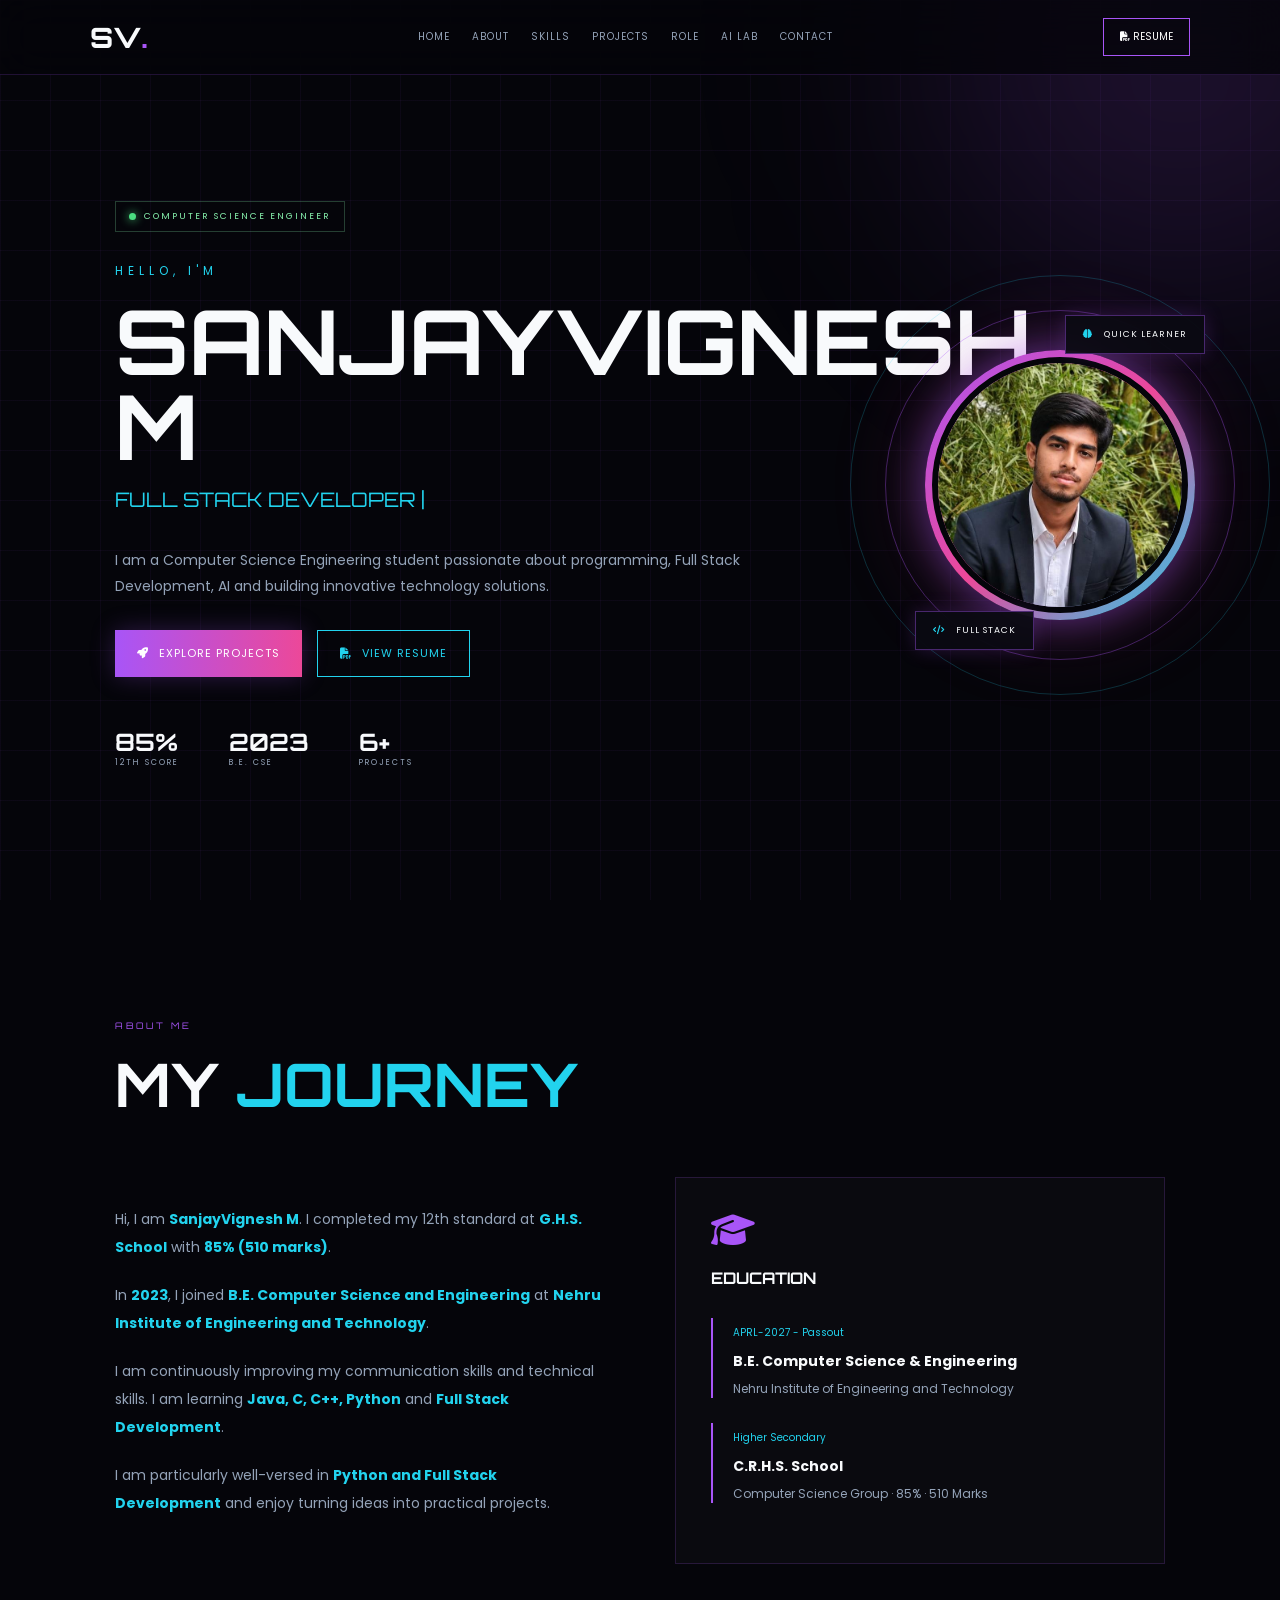
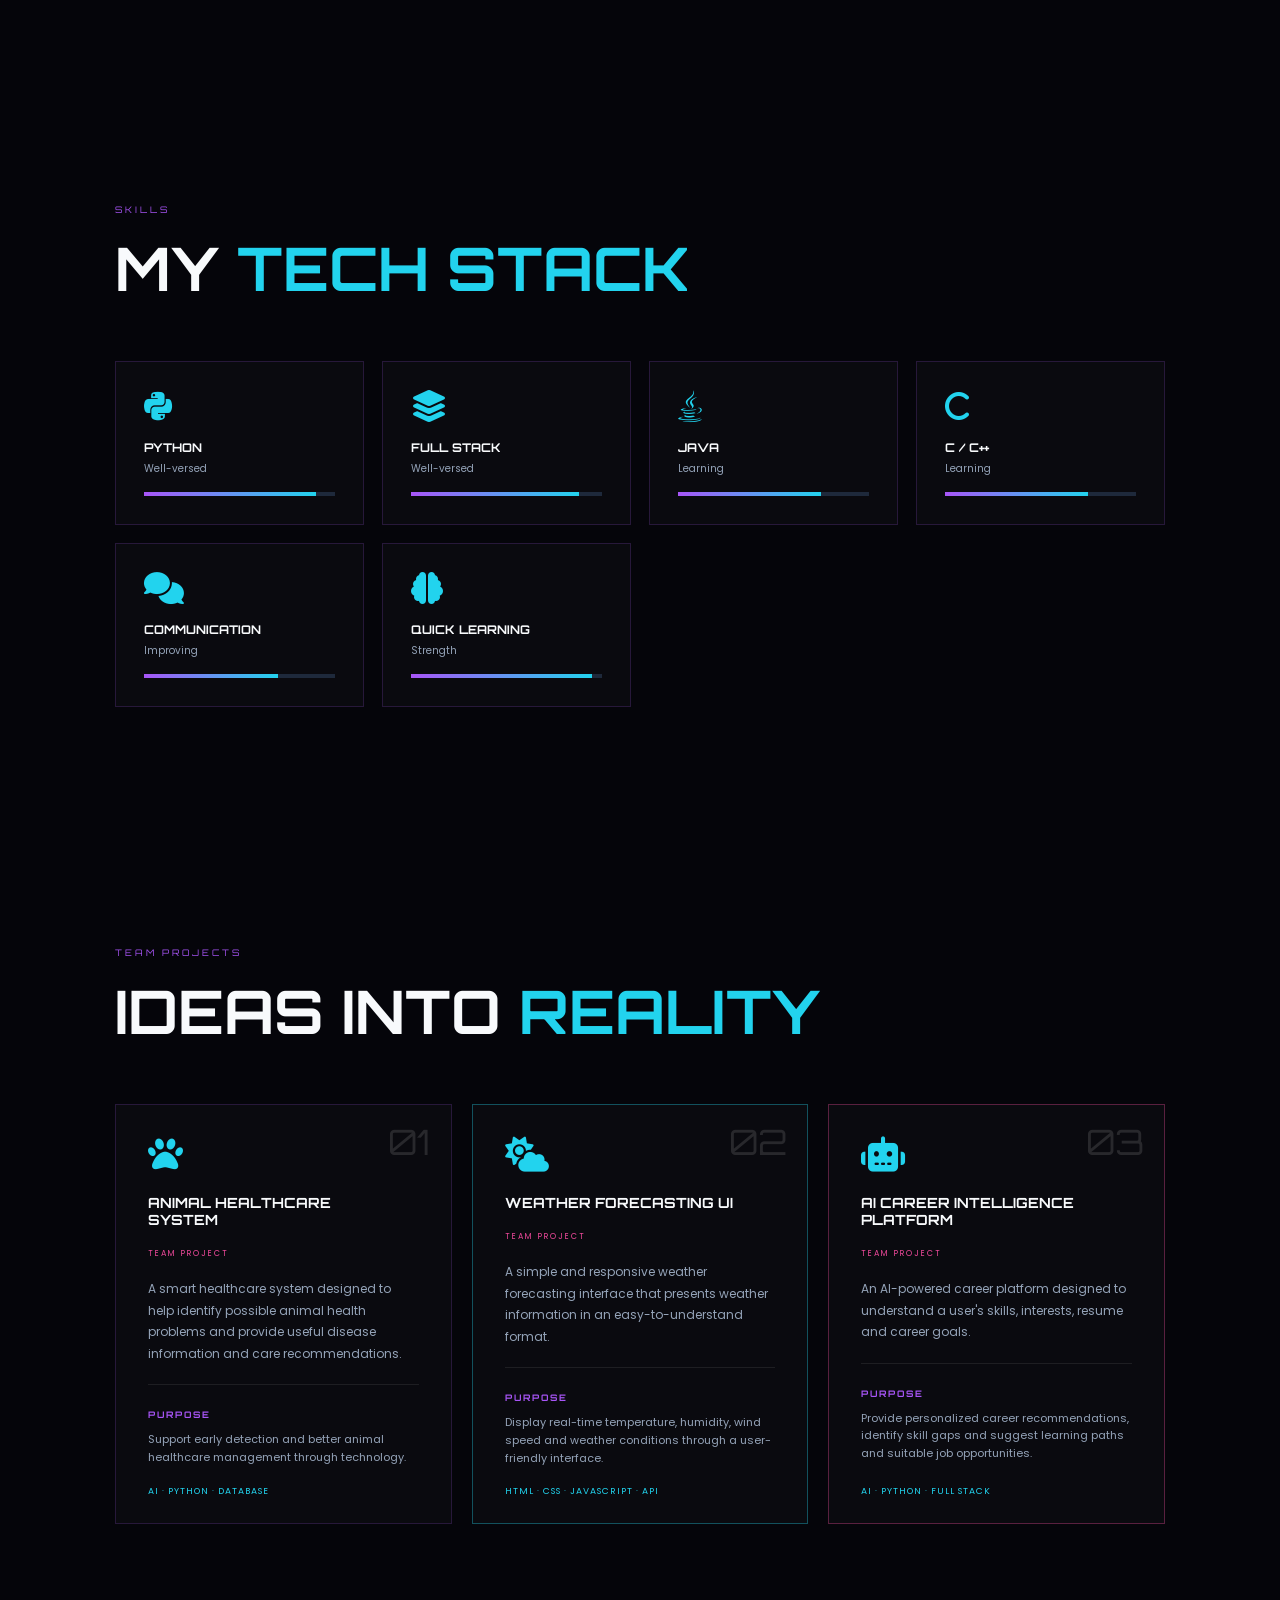
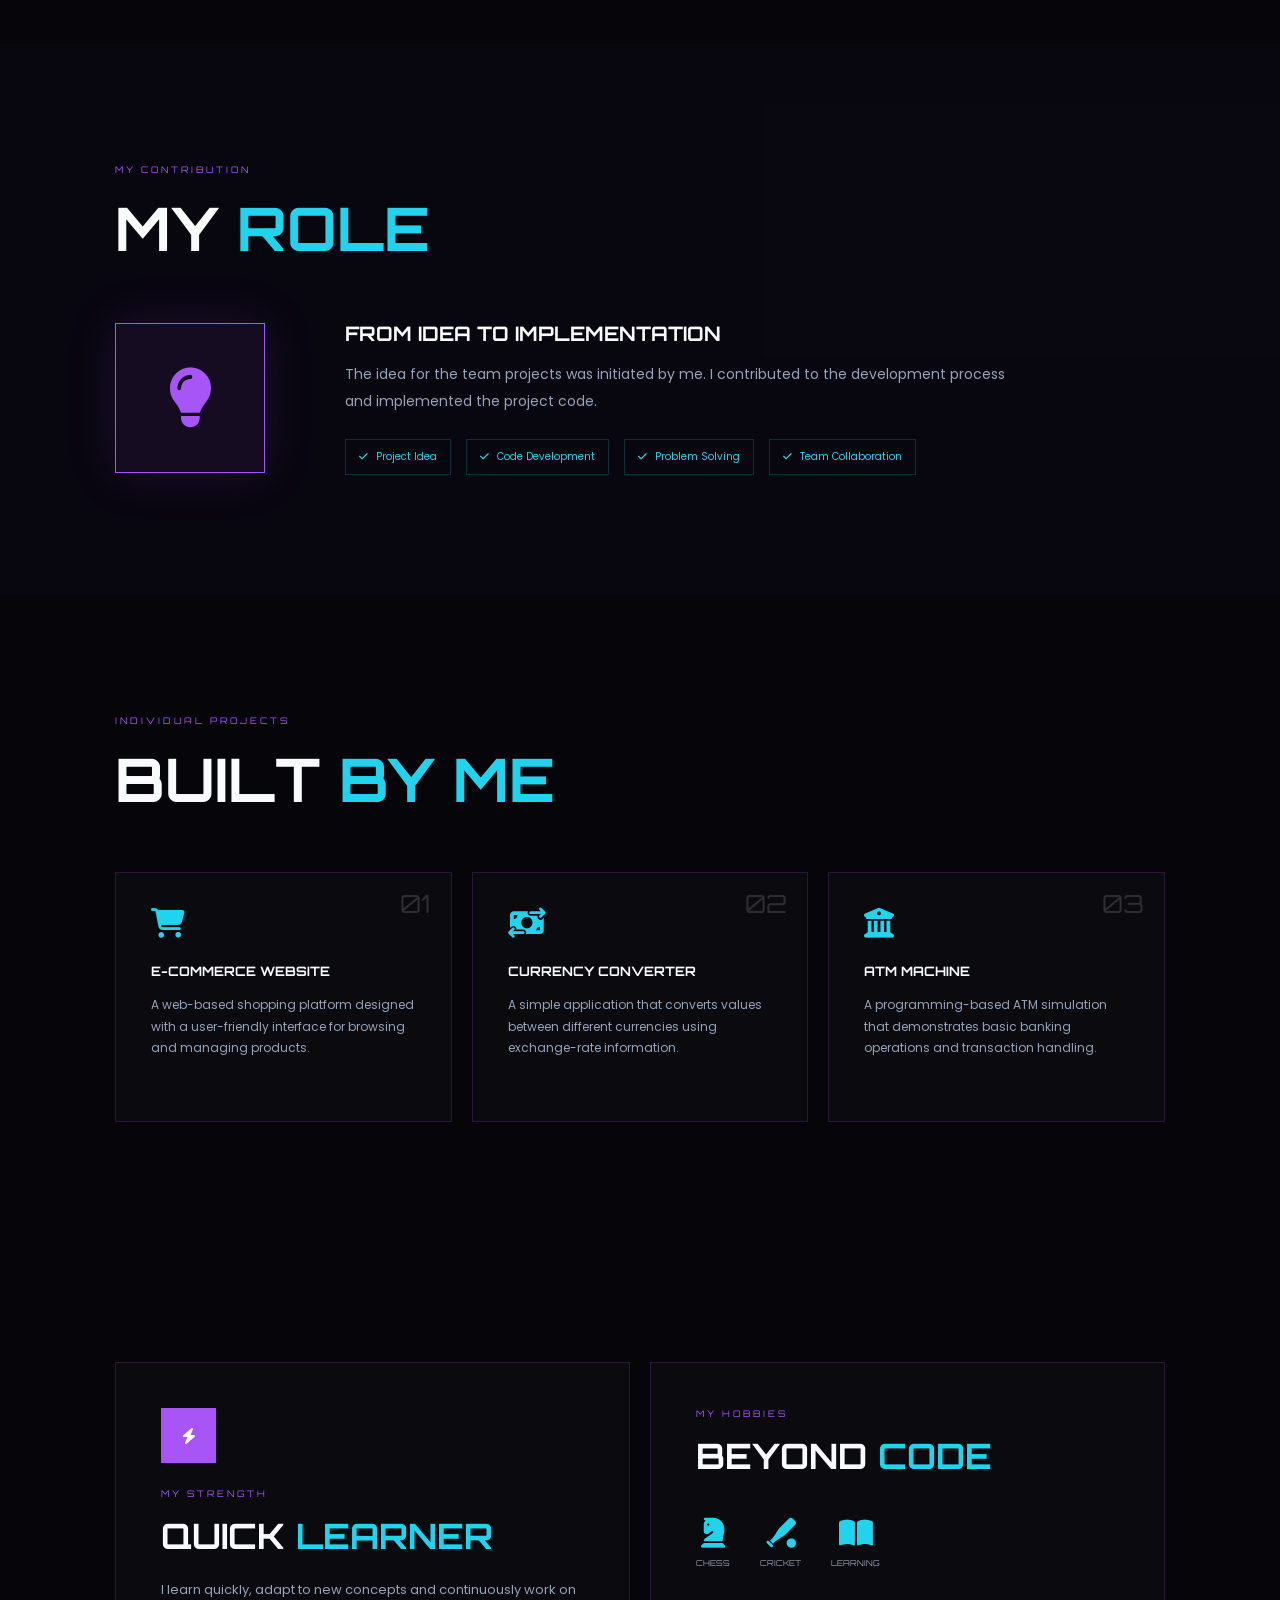
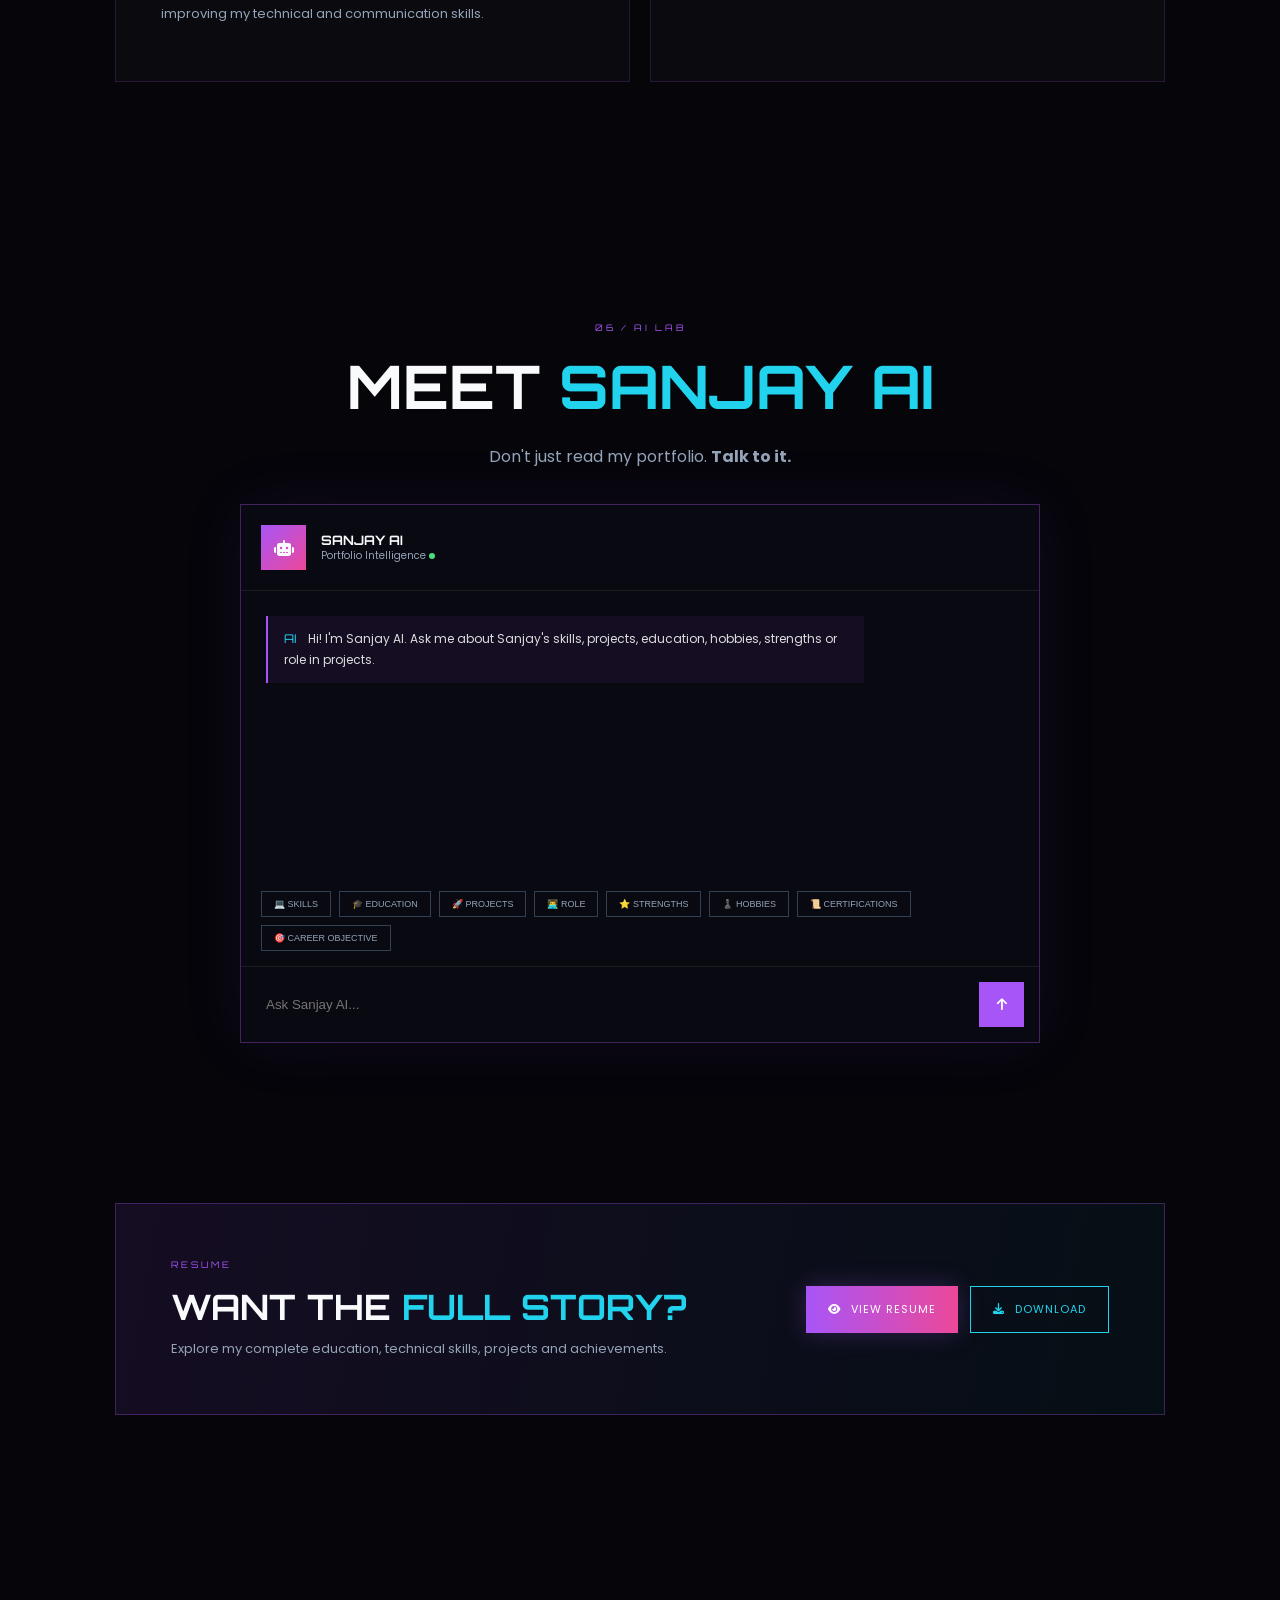
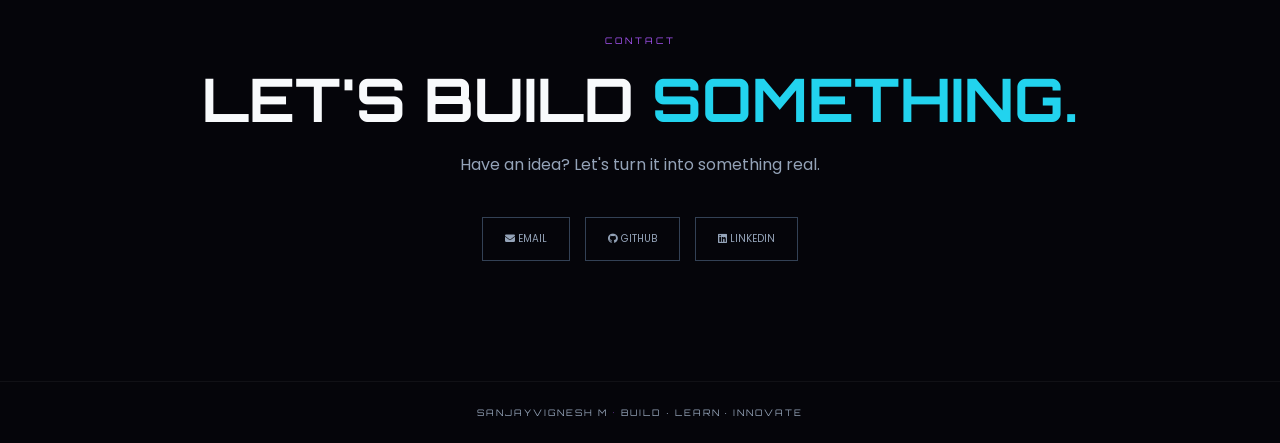
==== commit cb0c85a8: "Update index.html" ====
--- a/index.html
+++ b/index.html
@@ -138,14 +138,14 @@
         <div class="profile-ring">
 
             <img src="sanjay.png"
-                 alt="SanjayVignesh M">
+                 alt="Sanjayvignesh M" width="360" height="360">
 
         </div>
 
         <div class="floating-card card-top">
 
             <i class="fa-solid fa-brain"></i>
-
+ 
             QUICK LEARNER
 
         </div>
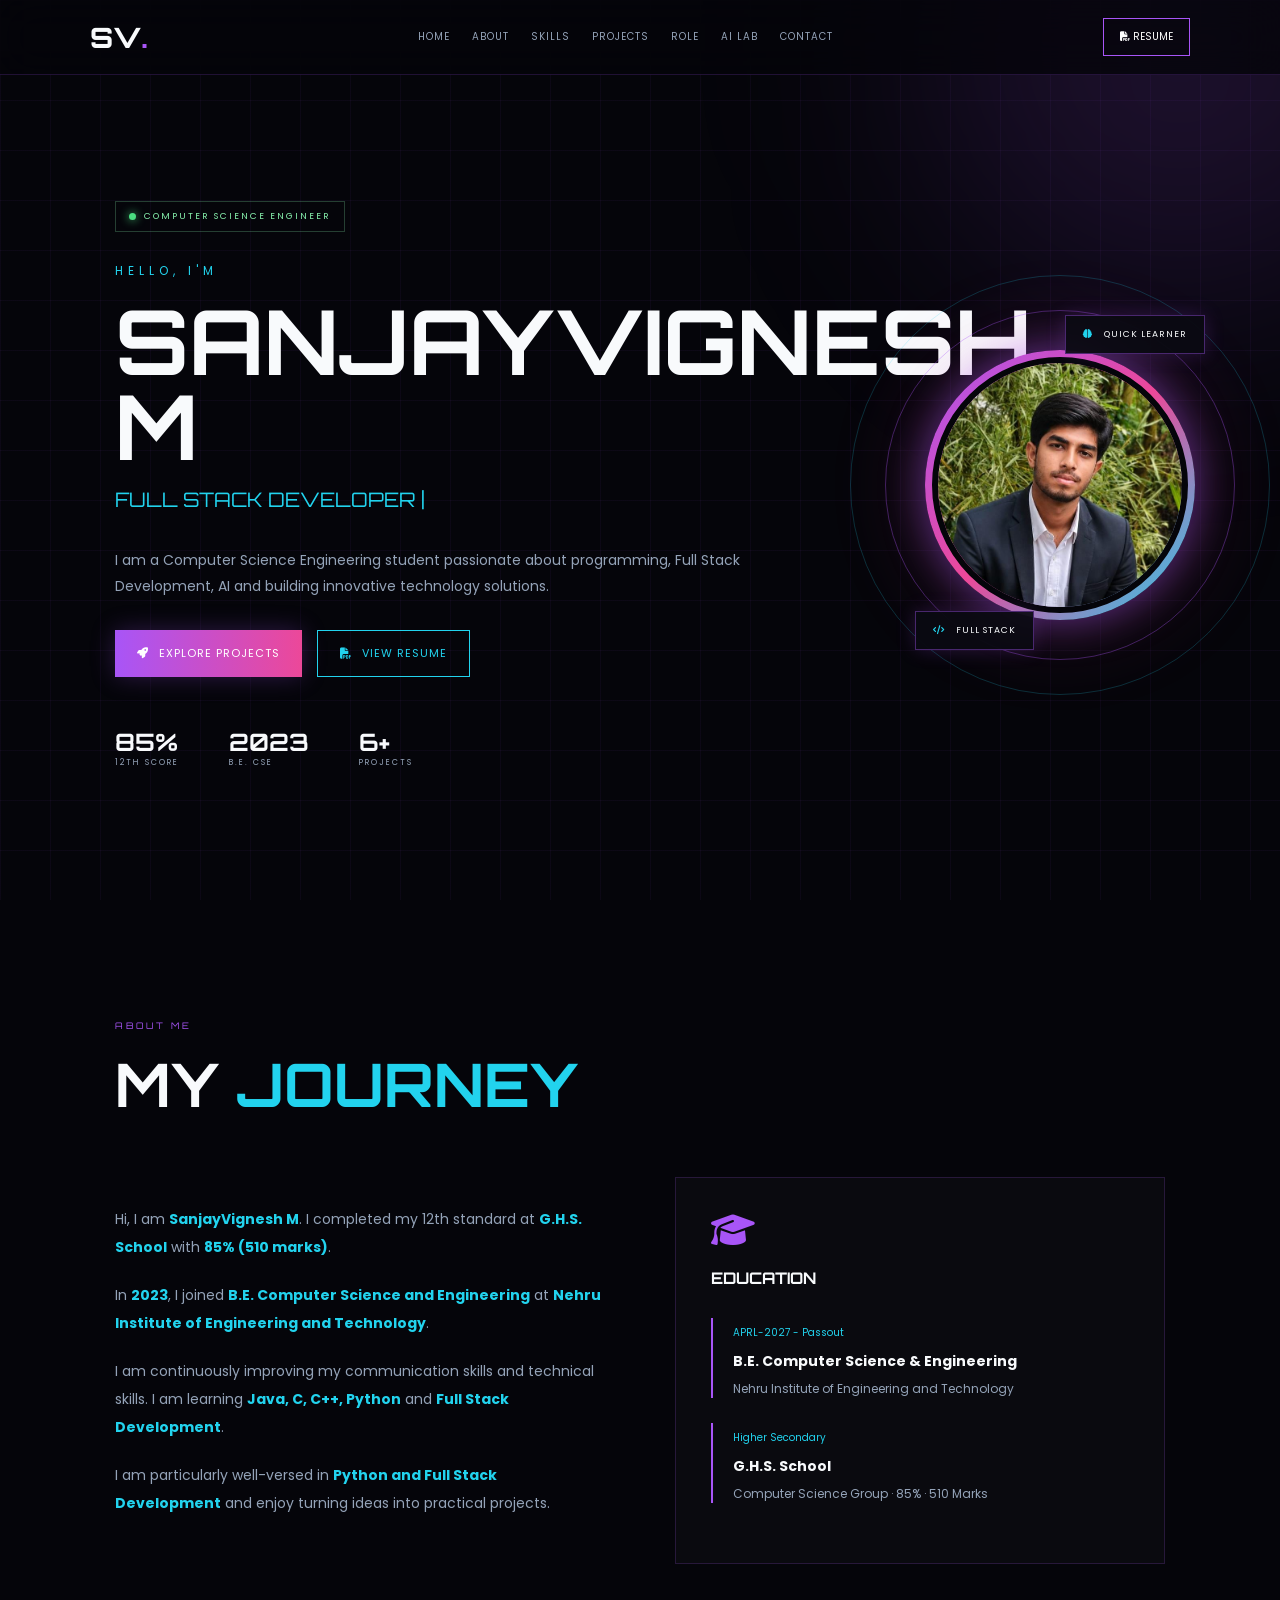
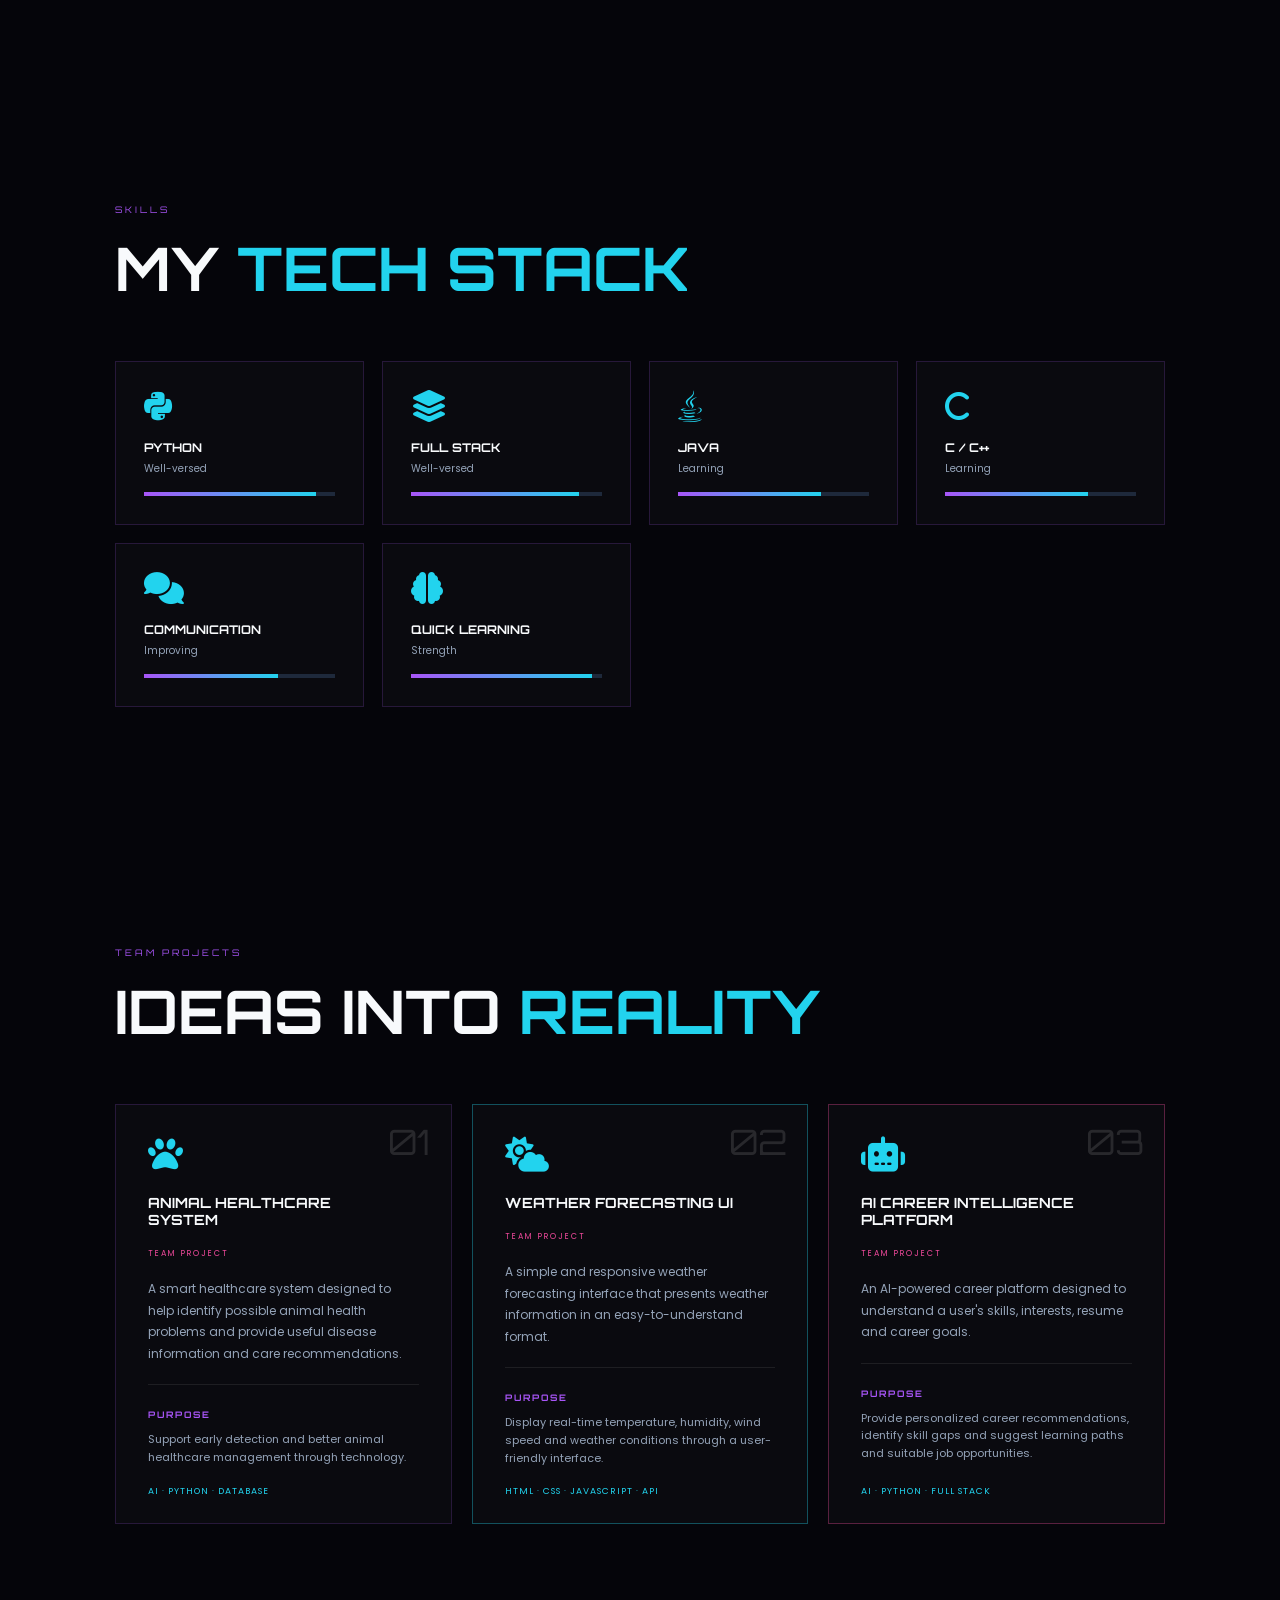
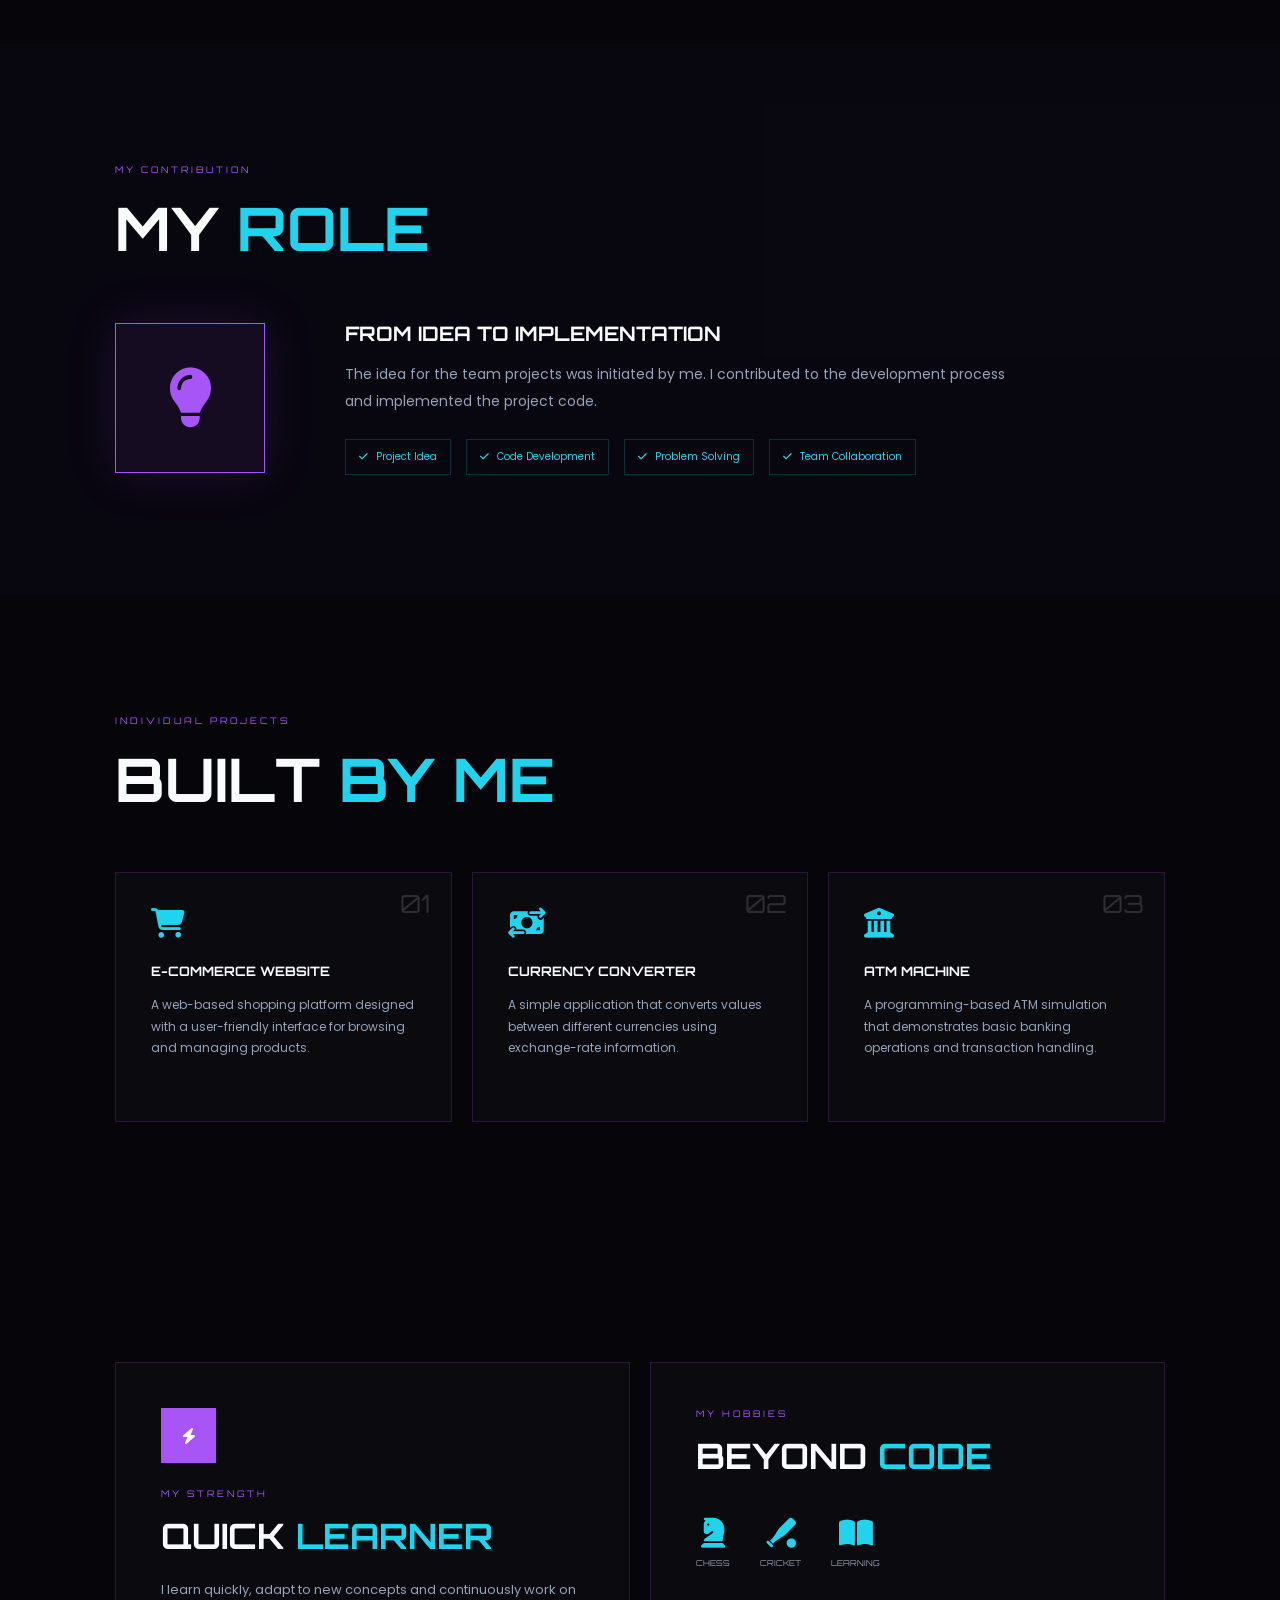
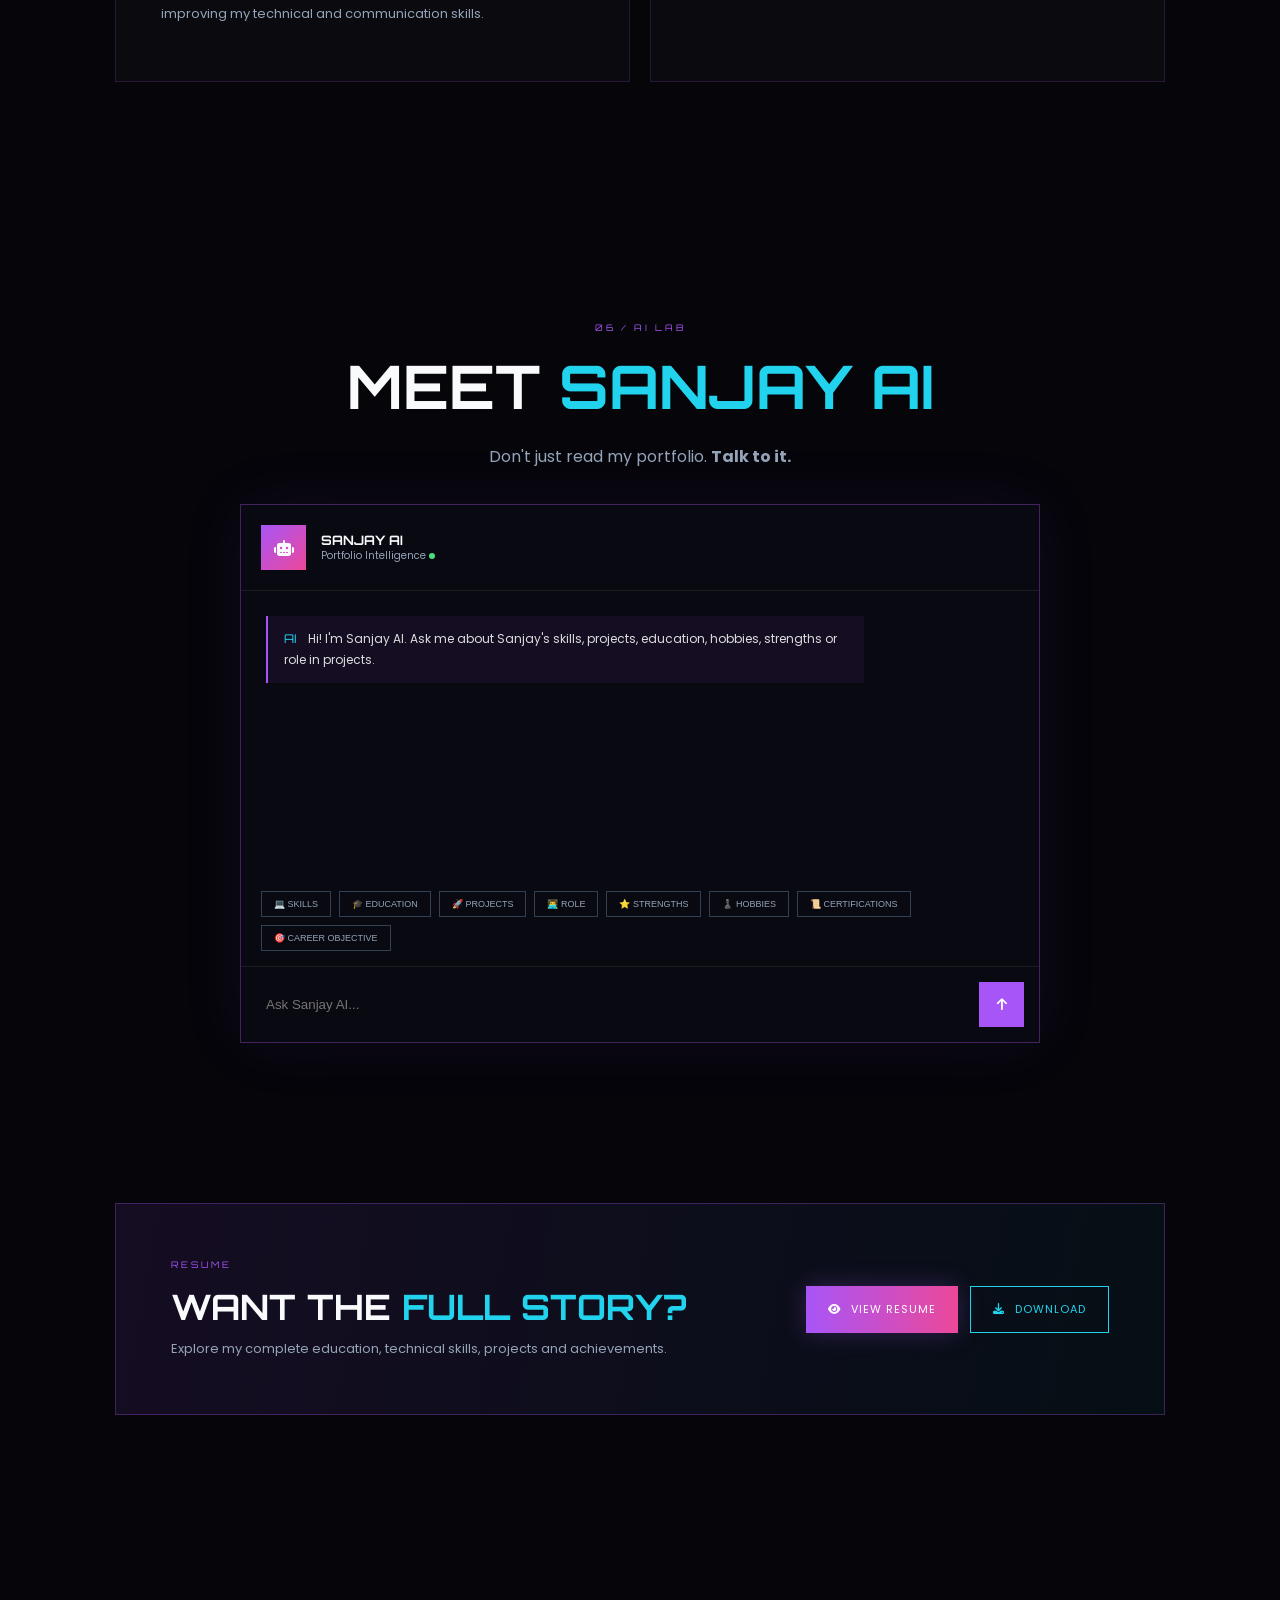
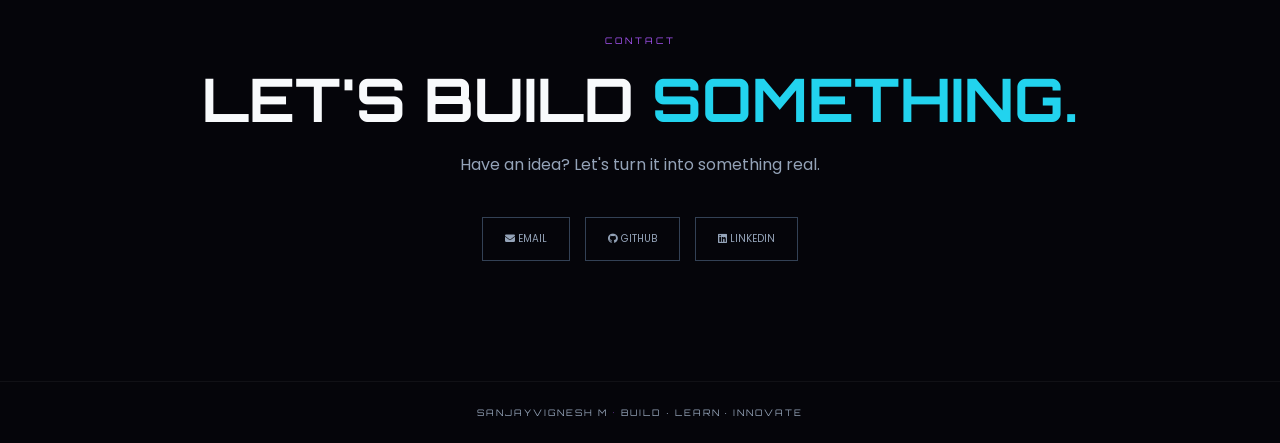
==== commit dad02915: "Update index.html" ====
--- a/index.html
+++ b/index.html
@@ -43,7 +43,7 @@
         <a href="#contact">CONTACT</a>
     </nav>
 
-    <a href="/Users/sanjayvignesh/full stack/Sanjayvignesh(main resume).docx"
+    <a href="Sanjayvignesh(main resume).docx"
        target="_blank"
        class="resume-nav">
 
@@ -183,7 +183,7 @@
             <p>
                 Hi, I am <strong>SanjayVignesh M</strong>.
                 I completed my 12th standard at
-                <strong>G.H.S. School</strong> with
+                <strong> G.H.S. School</strong> with
                 <strong>85% (510 marks)</strong>.
             </p>
 
@@ -235,7 +235,7 @@
                 <span>Higher Secondary</span>
 
                 <h4>
-                    C.R.H.S. School
+                    G.H.S. School
                 </h4>
 
                 <p>
@@ -864,7 +864,7 @@
 
     <div class="resume-buttons">
 
-        <a href="/Users/sanjayvignesh/full stack/Sanjayvignesh(main resume).docx"
+        <a href="Sanjayvignesh(main resume).docx"
            target="_blank"
            class="main-btn">
 
@@ -875,7 +875,7 @@
         </a>
 
 
-        <a href="/Users/sanjayvignesh/full stack/Sanjayvignesh(main resume).docx"
+        <a href="Sanjayvignesh(main resume).docx"
            download
            class="outline-btn">
 
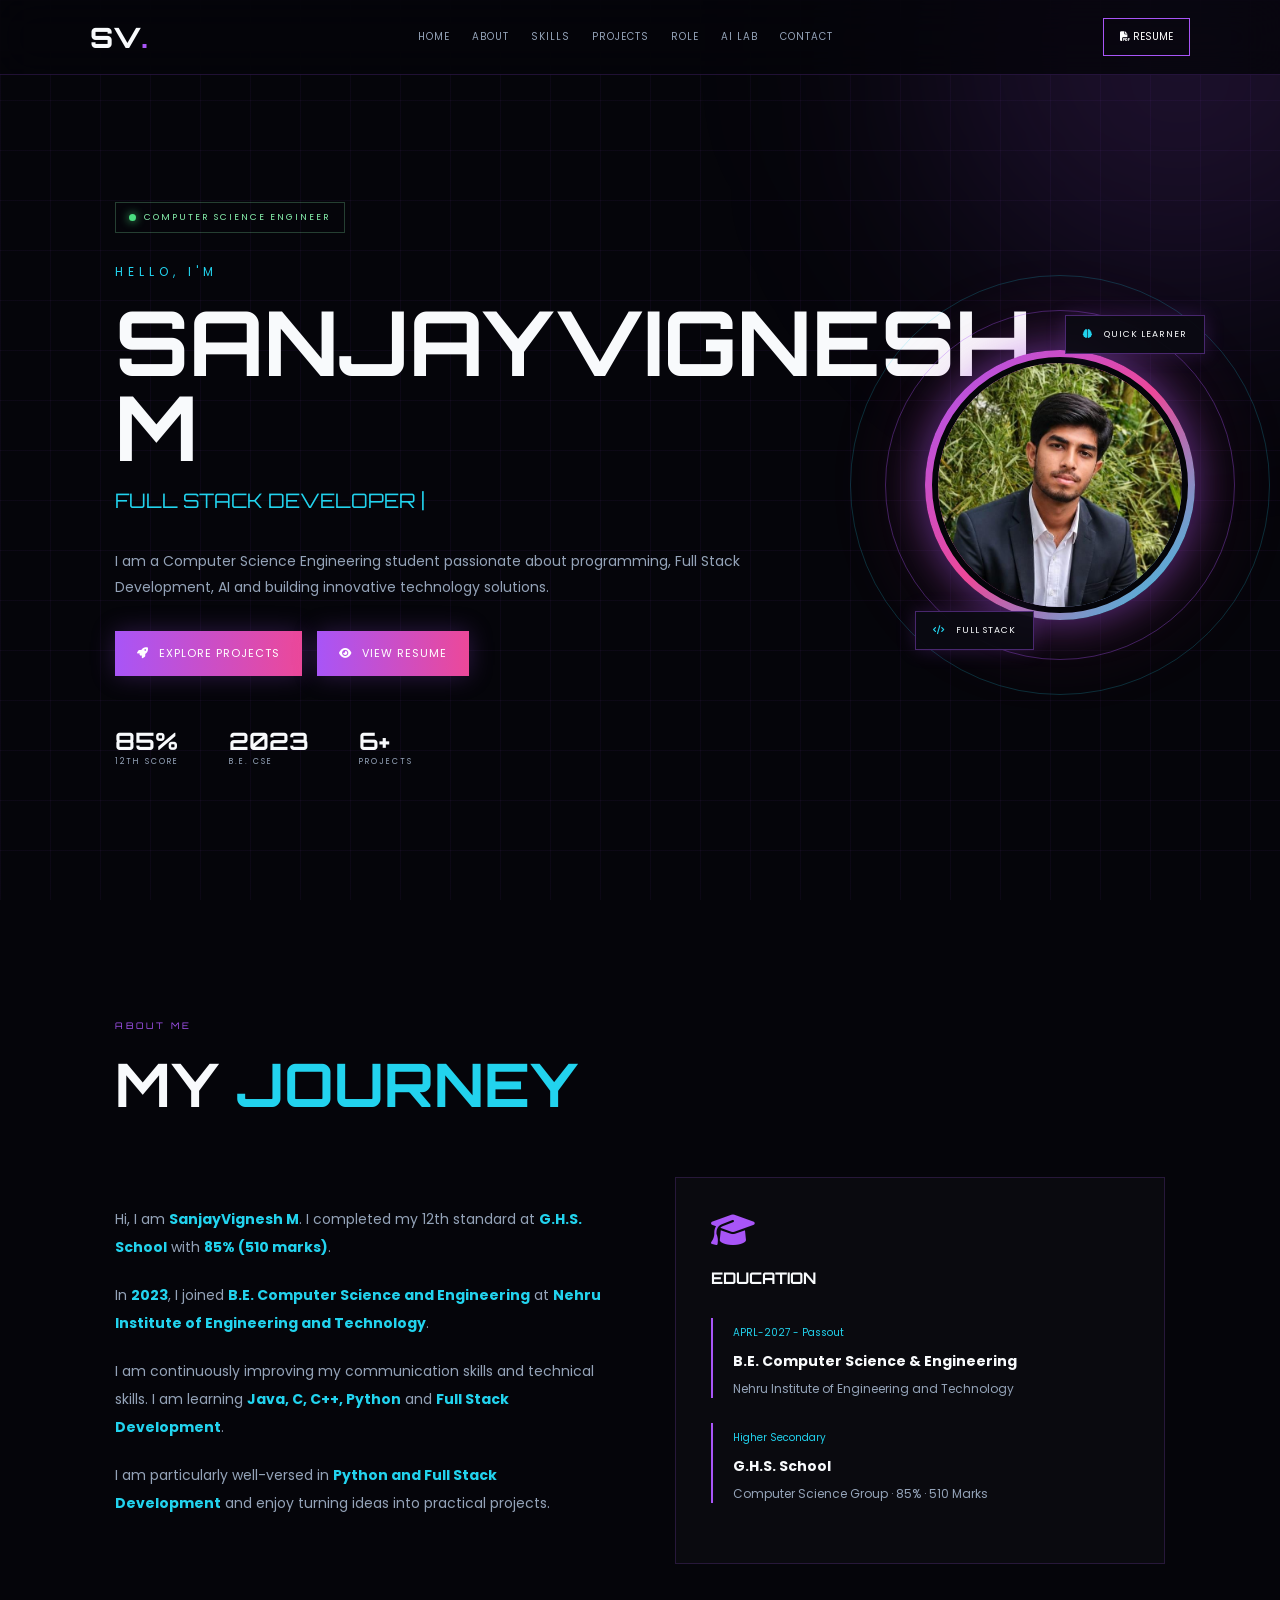
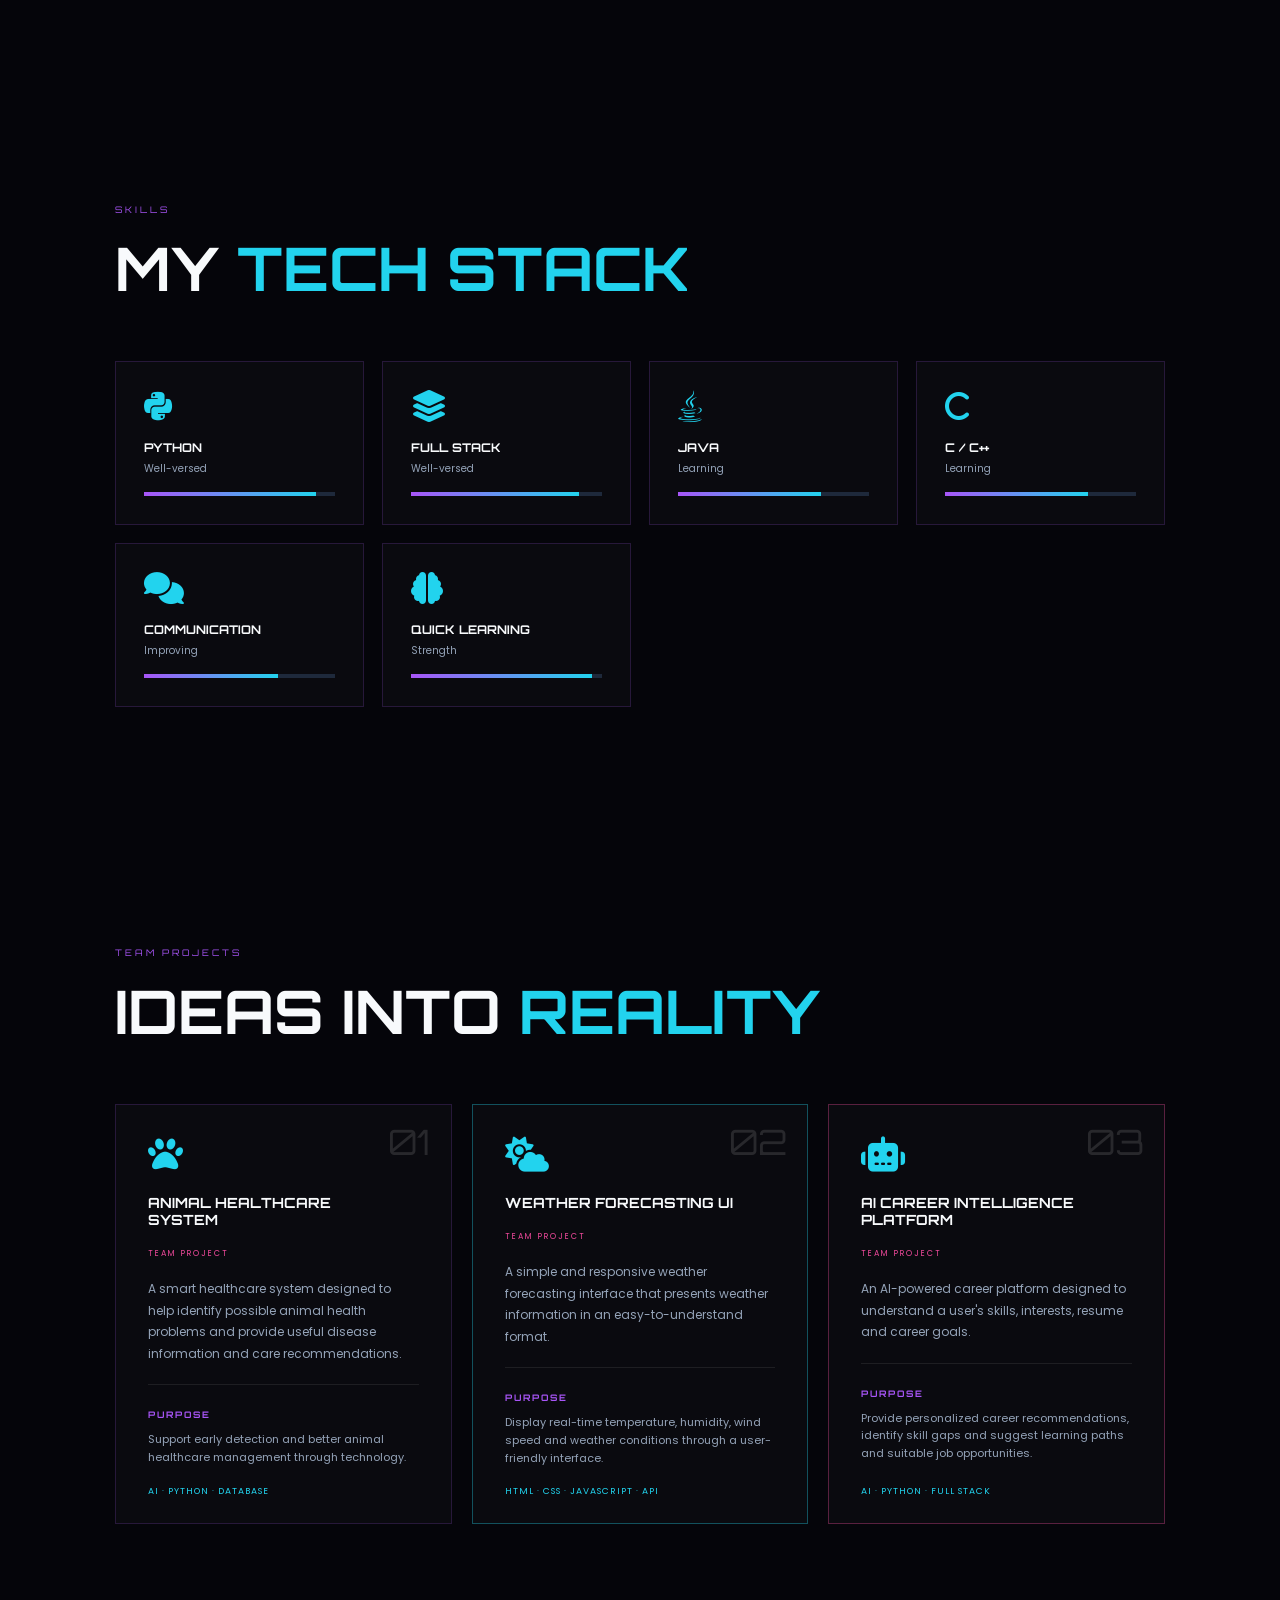
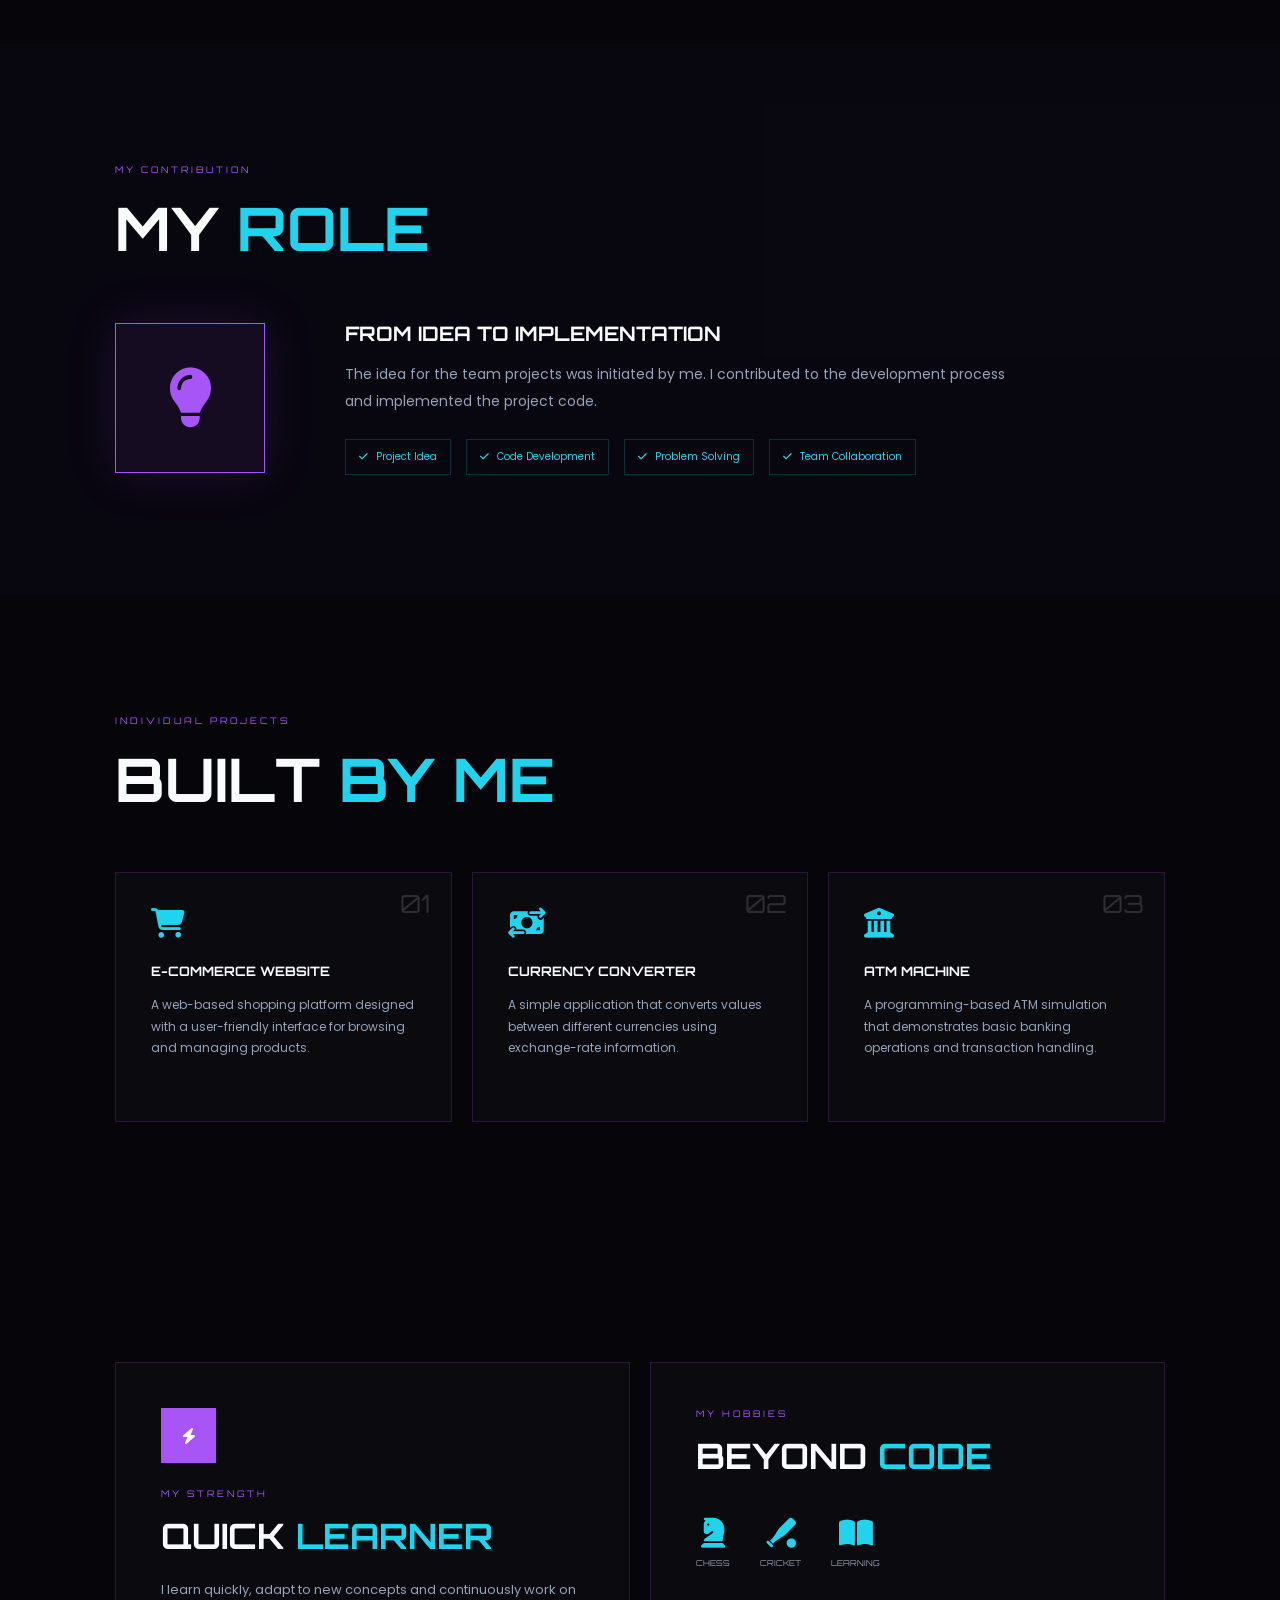
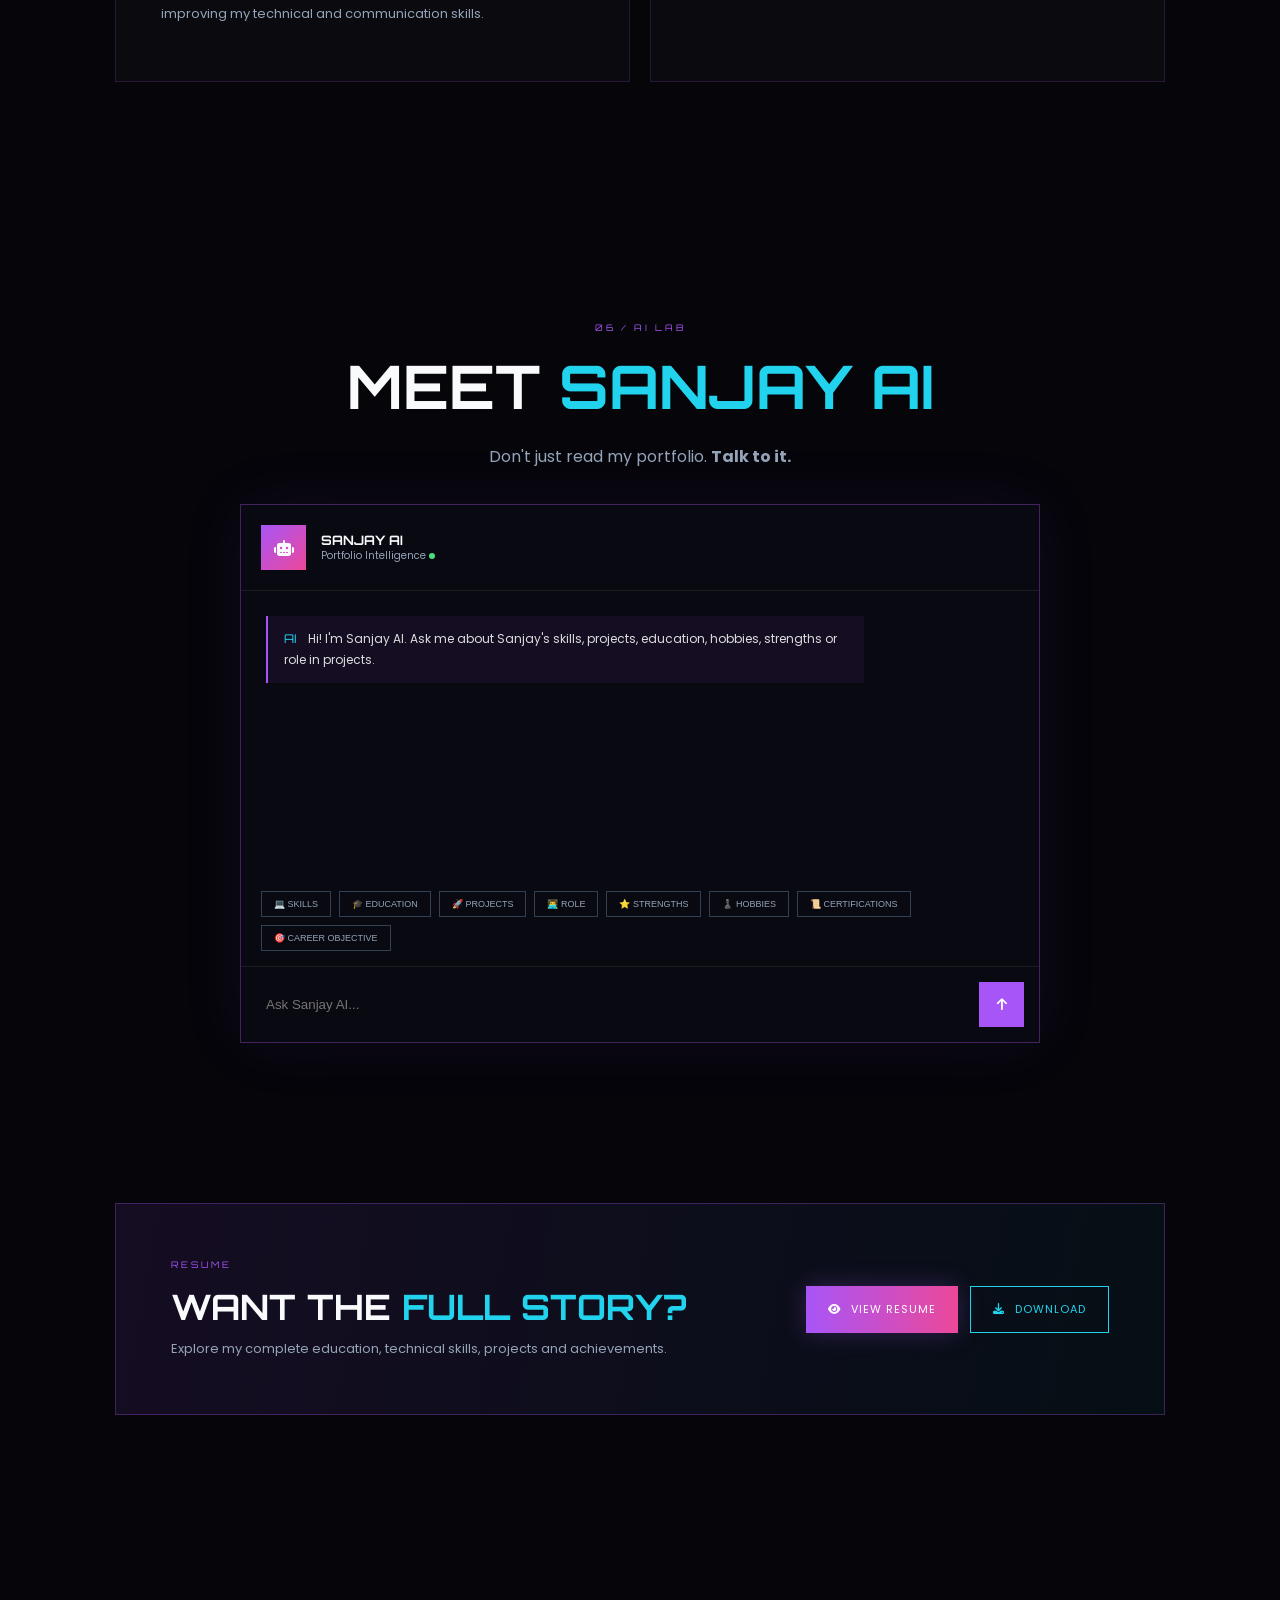
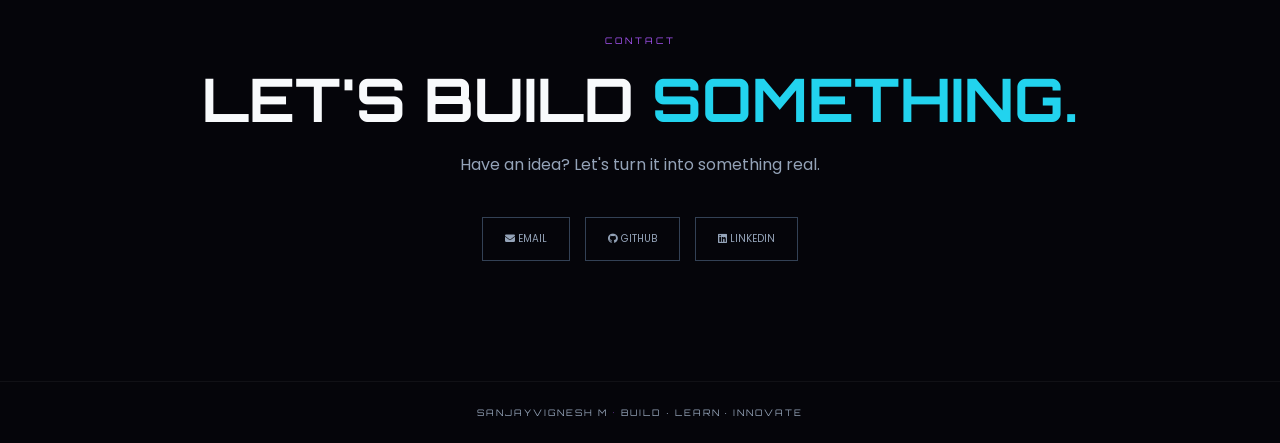
==== commit ad9f49ed: "Update index.html" ====
--- a/index.html
+++ b/index.html
@@ -43,7 +43,7 @@
         <a href="#contact">CONTACT</a>
     </nav>
 
-    <a href="Sanjayvignesh(main resume).docx"
+    <a href="resume.pdf"
        target="_blank"
        class="resume-nav">
 
@@ -94,15 +94,10 @@
                 EXPLORE PROJECTS
             </a>
 
-            <a href="/Users/sanjayvignesh/full stack/Sanjayvignesh(main resume).docx"
-               target="_blank"
-               class="outline-btn">
-
-                <i class="fa-solid fa-file-pdf"></i>
-                VIEW RESUME
-
-            </a>
-
+           <a href="./resume.pdf" target="_blank" class="main-btn">
+        <i class="fa-solid fa-eye"></i>
+        VIEW RESUME
+     </a>
         </div>
 
 
@@ -861,31 +856,19 @@
 
     </div>
 
-
-    <div class="resume-buttons">
-
-        <a href="Sanjayvignesh(main resume).docx"
-           target="_blank"
-           class="main-btn">
-
-            <i class="fa-solid fa-eye"></i>
-
-            VIEW RESUME
-
-        </a>
-
-
-        <a href="Sanjayvignesh(main resume).docx"
-           download
-           class="outline-btn">
-
-            <i class="fa-solid fa-download"></i>
-
-            DOWNLOAD
-
-        </a>
-
-    </div>
+<div class="resume-buttons">
+
+    <a href="./resume.pdf" target="_blank" class="main-btn">
+        <i class="fa-solid fa-eye"></i>
+        VIEW RESUME
+    </a>
+
+    <a href="./resume.pdf" download class="outline-btn">
+        <i class="fa-solid fa-download"></i>
+        DOWNLOAD
+    </a>
+
+</div>
 
 </section>
 
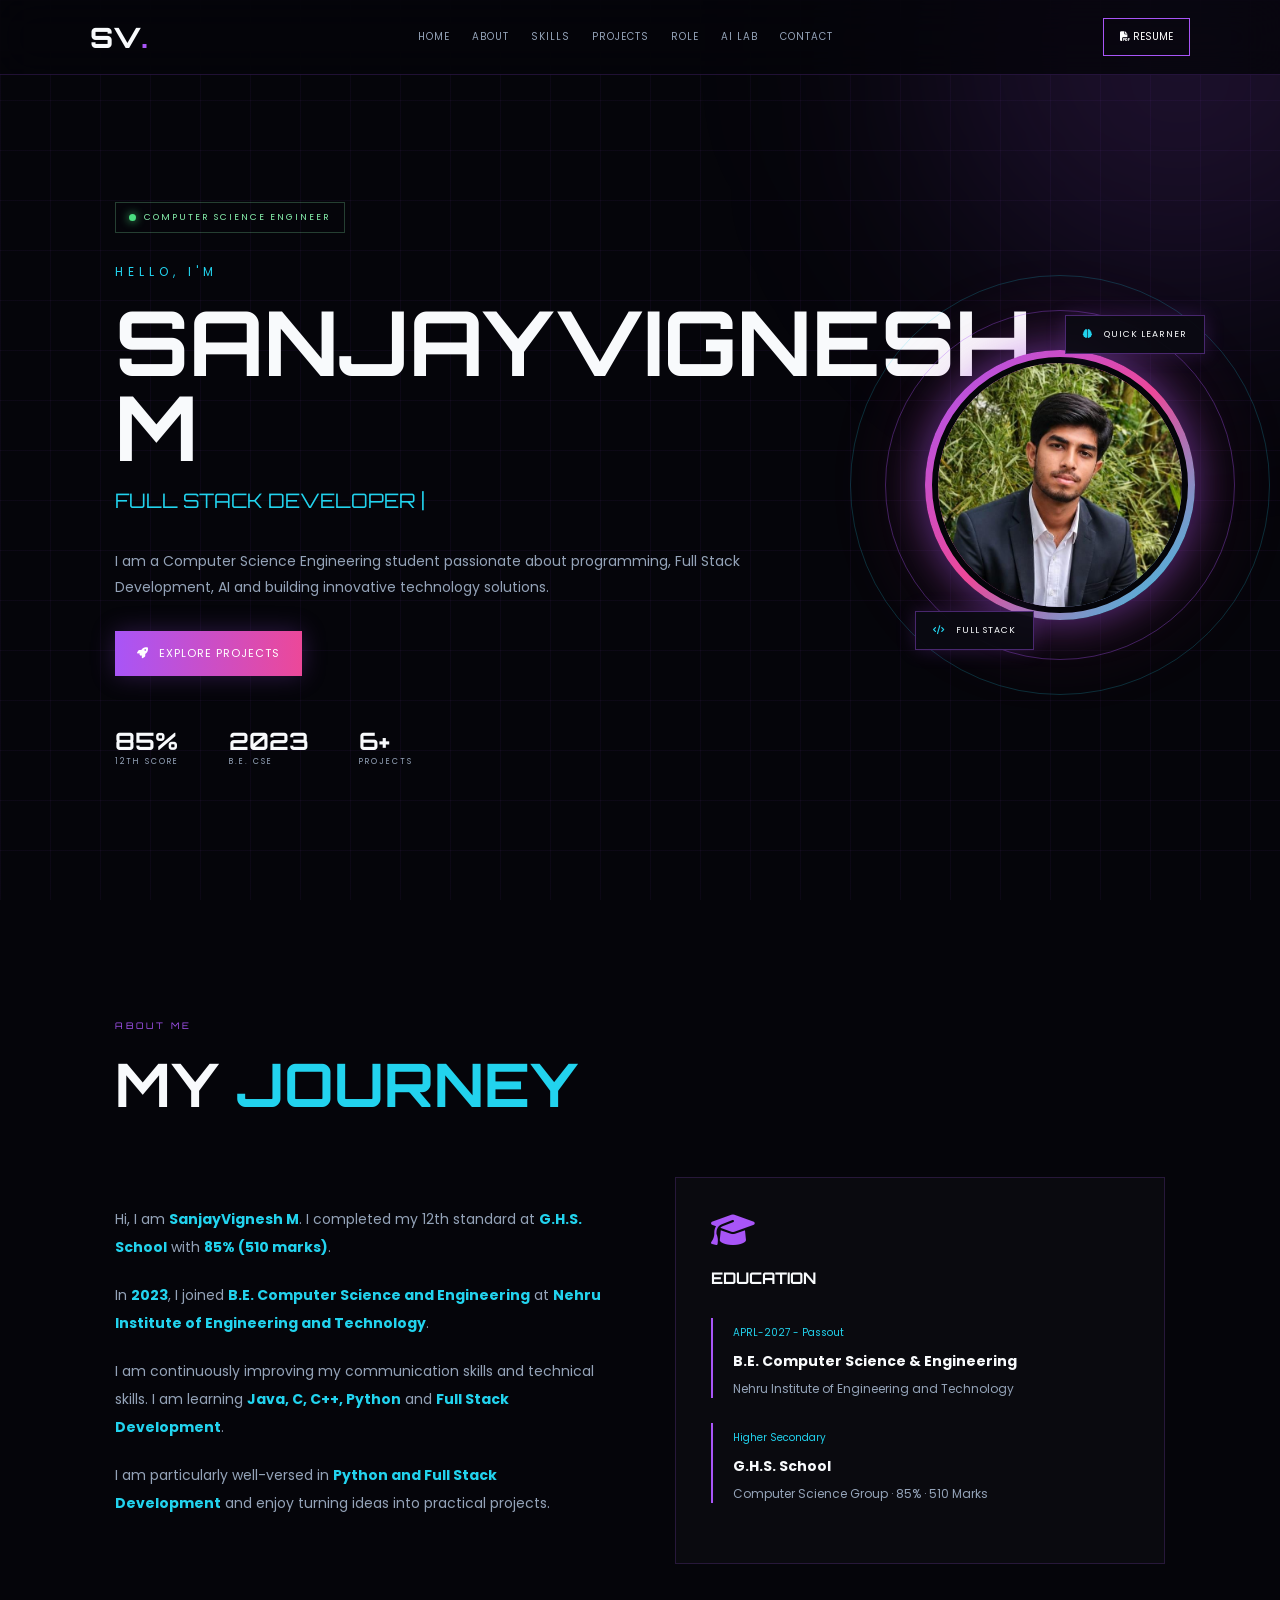
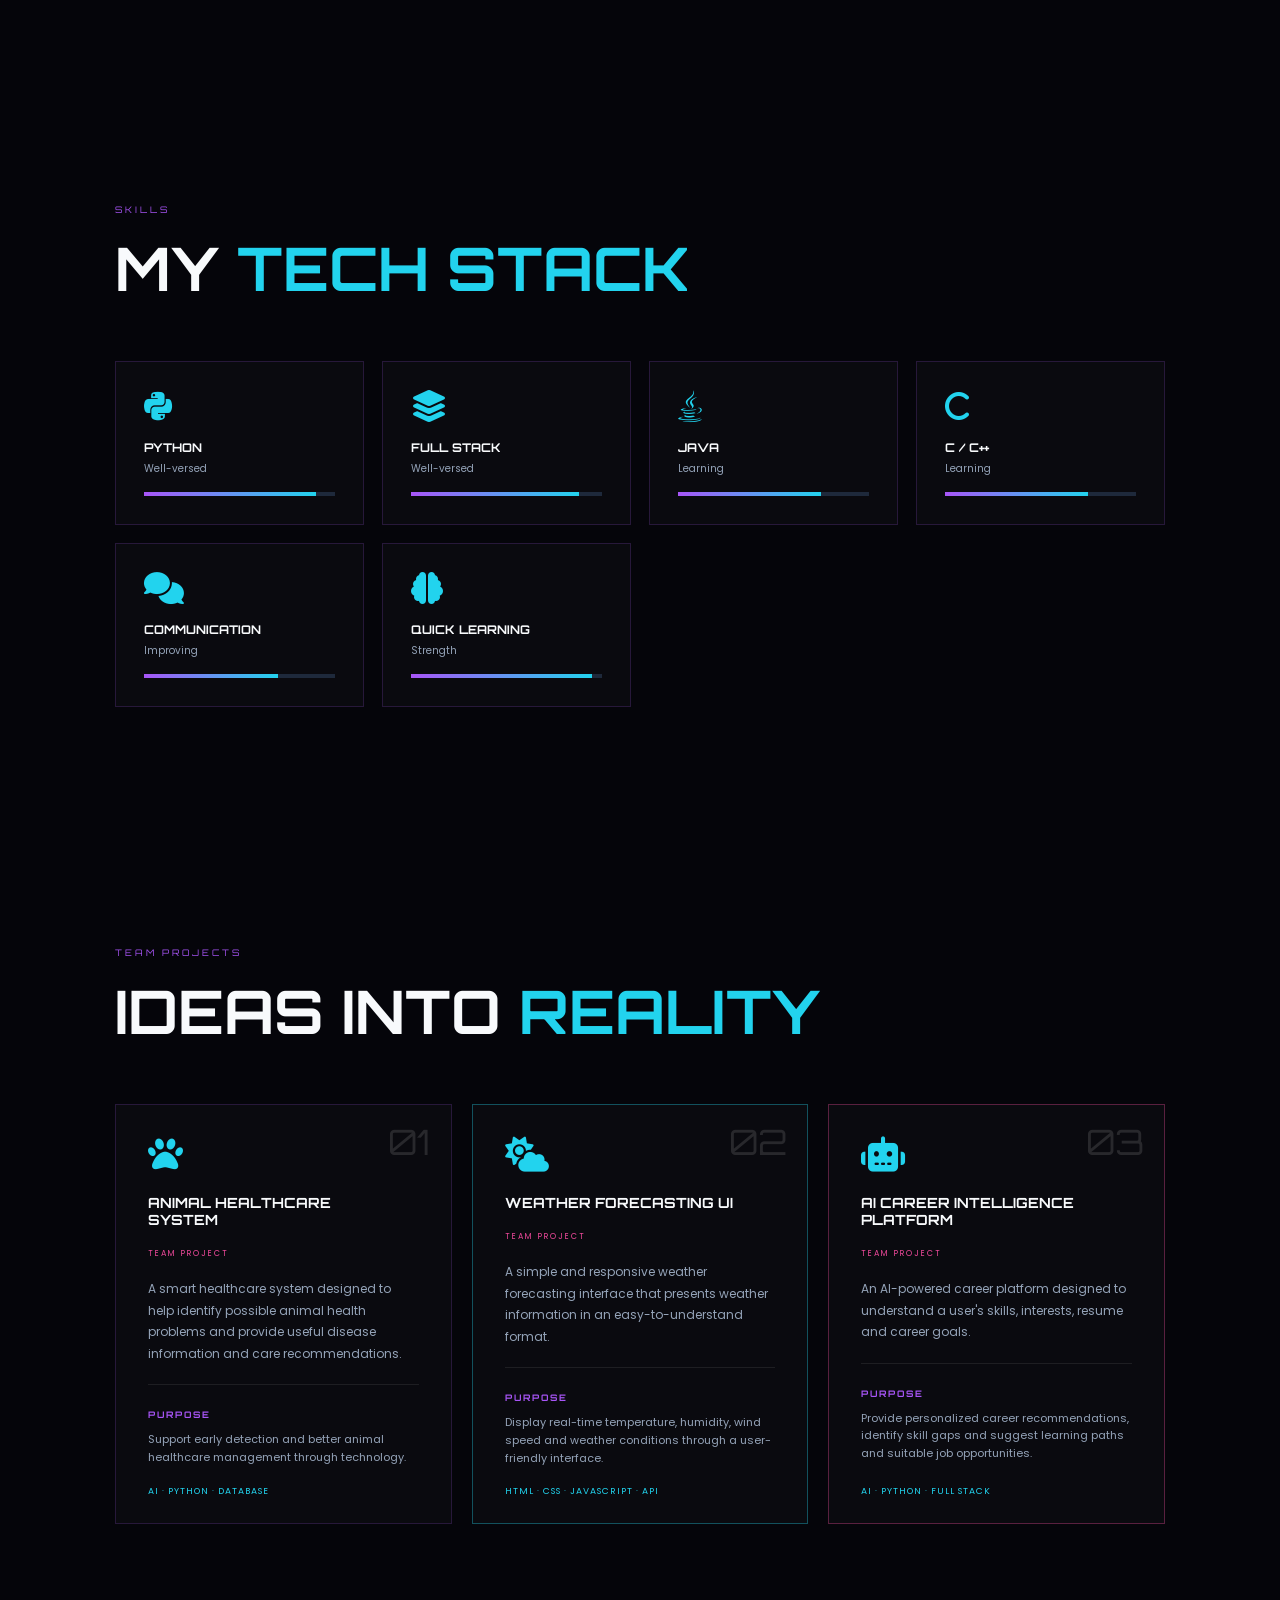
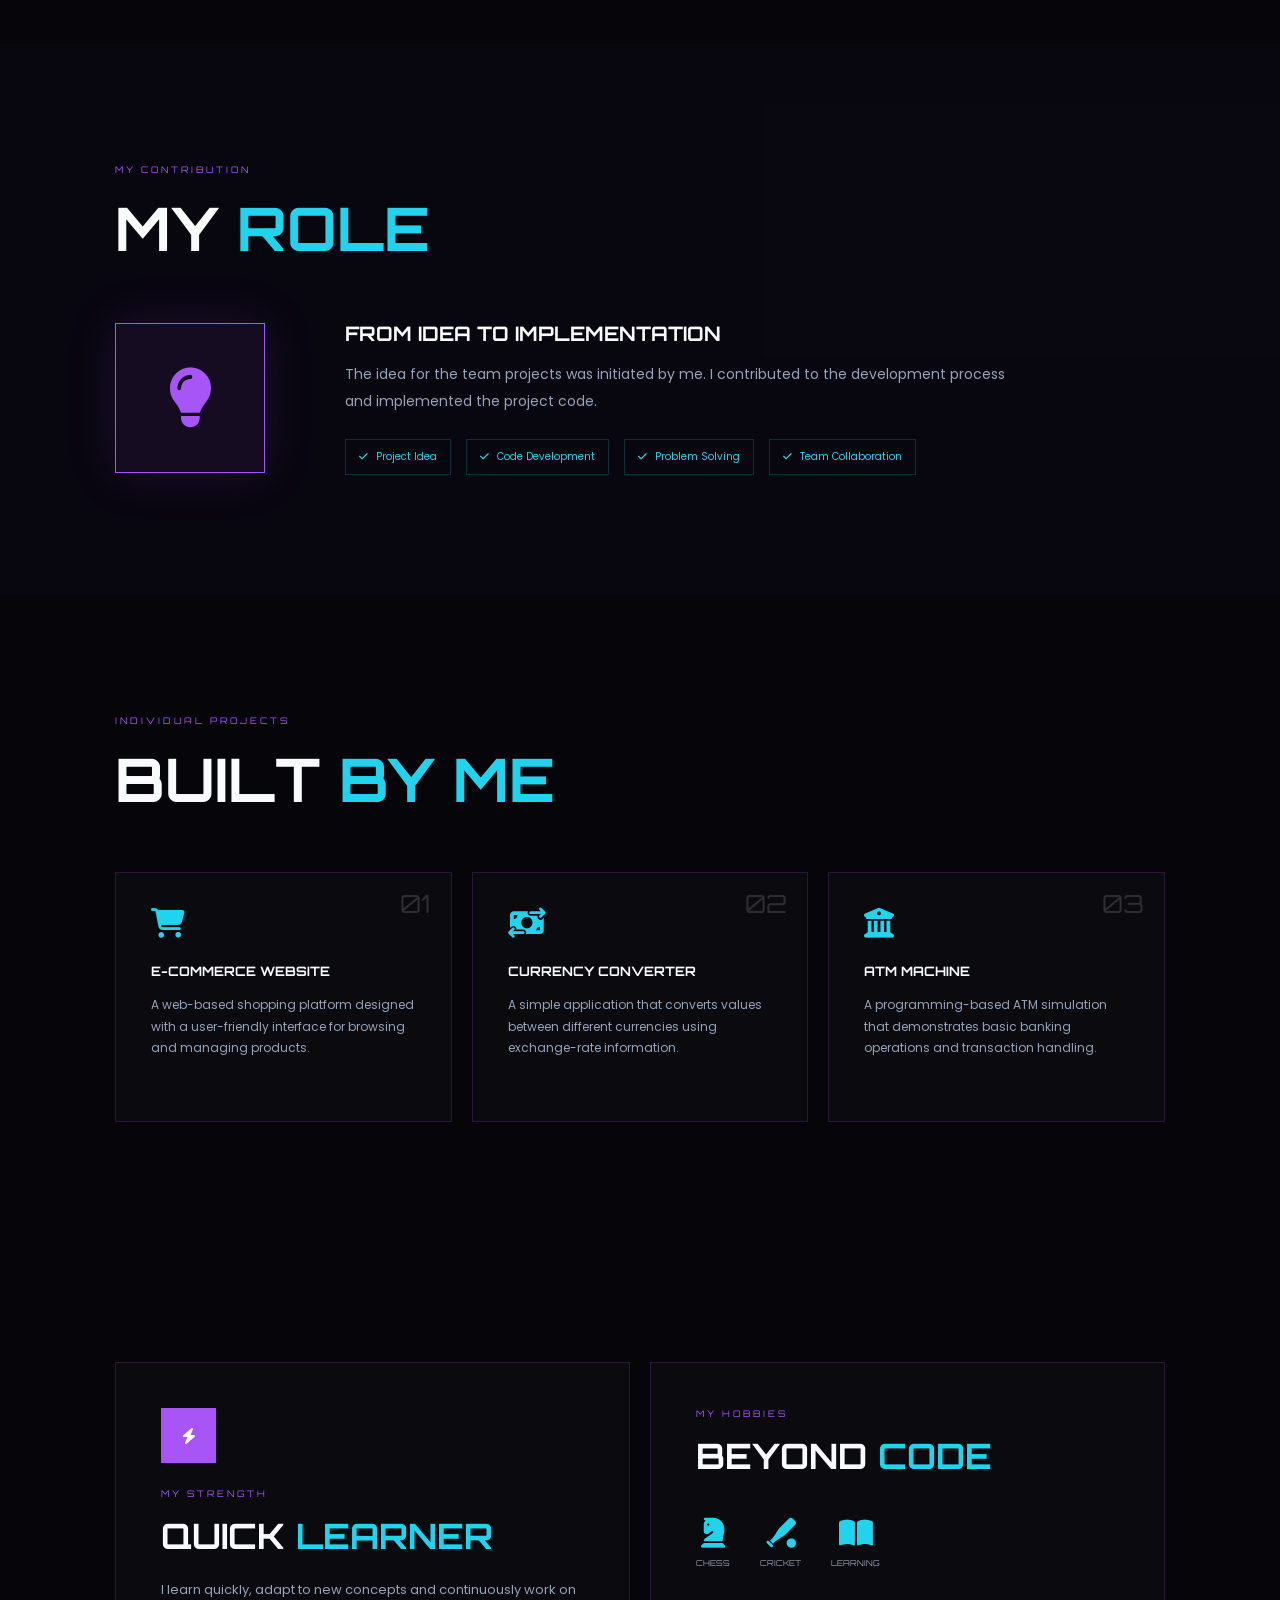
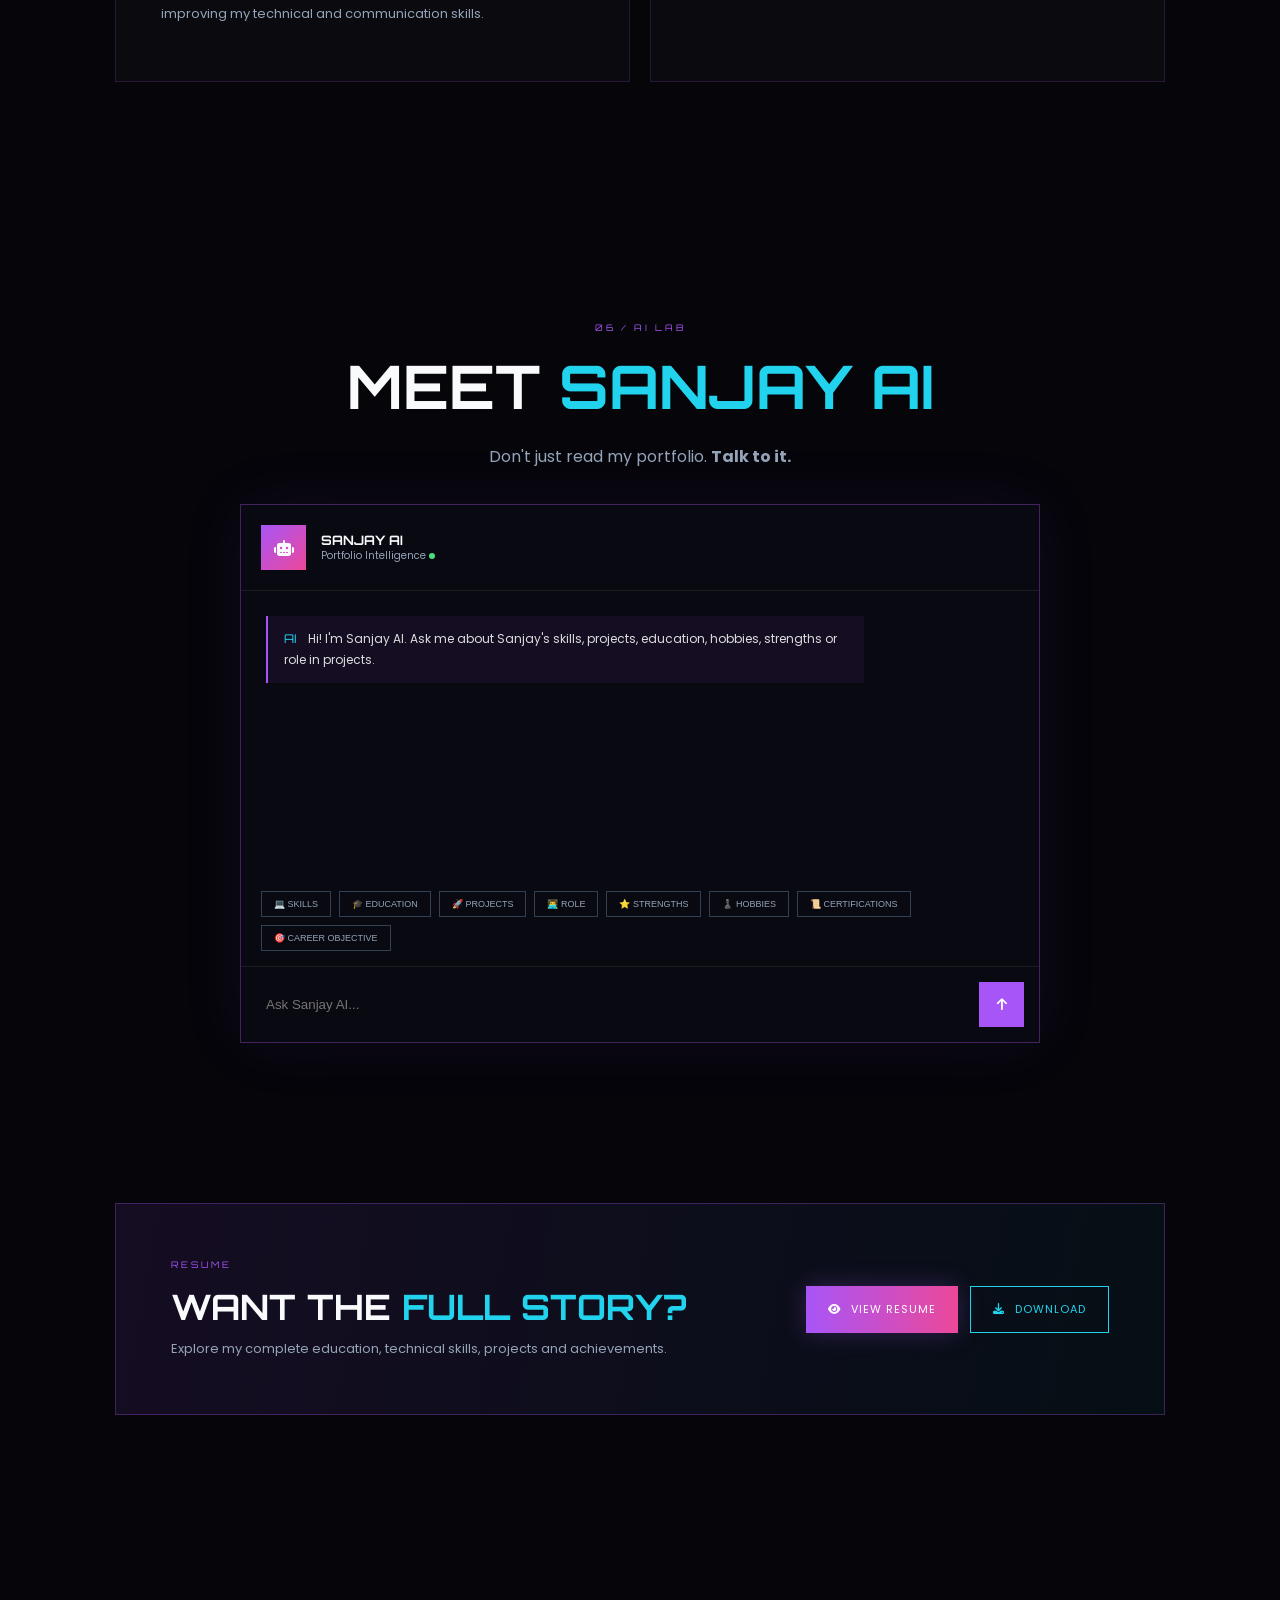
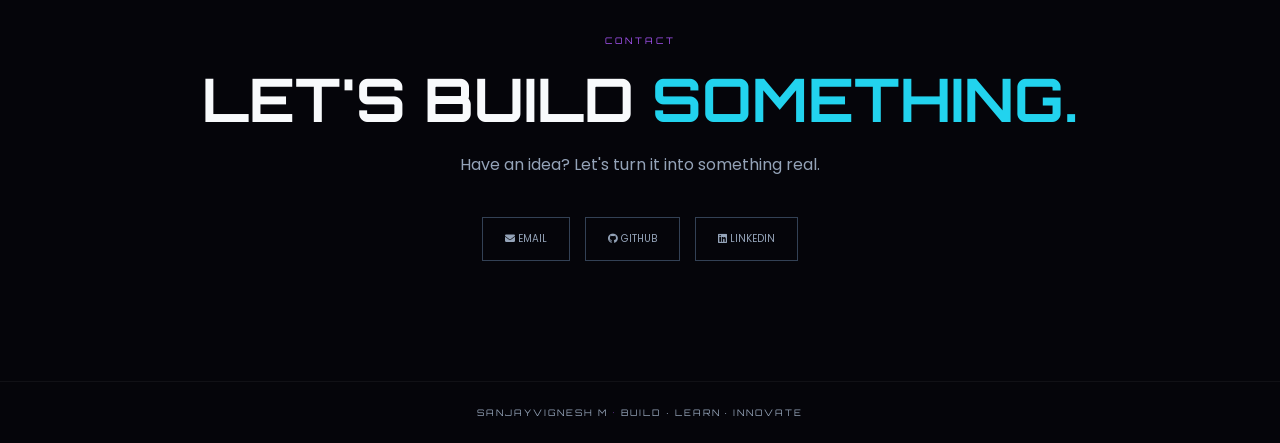
==== commit 7e763360: "Update index.html" ====
--- a/index.html
+++ b/index.html
@@ -93,11 +93,6 @@
                 <i class="fa-solid fa-rocket"></i>
                 EXPLORE PROJECTS
             </a>
-
-           <a href="./resume.pdf" target="_blank" class="main-btn">
-        <i class="fa-solid fa-eye"></i>
-        VIEW RESUME
-     </a>
         </div>
 
 
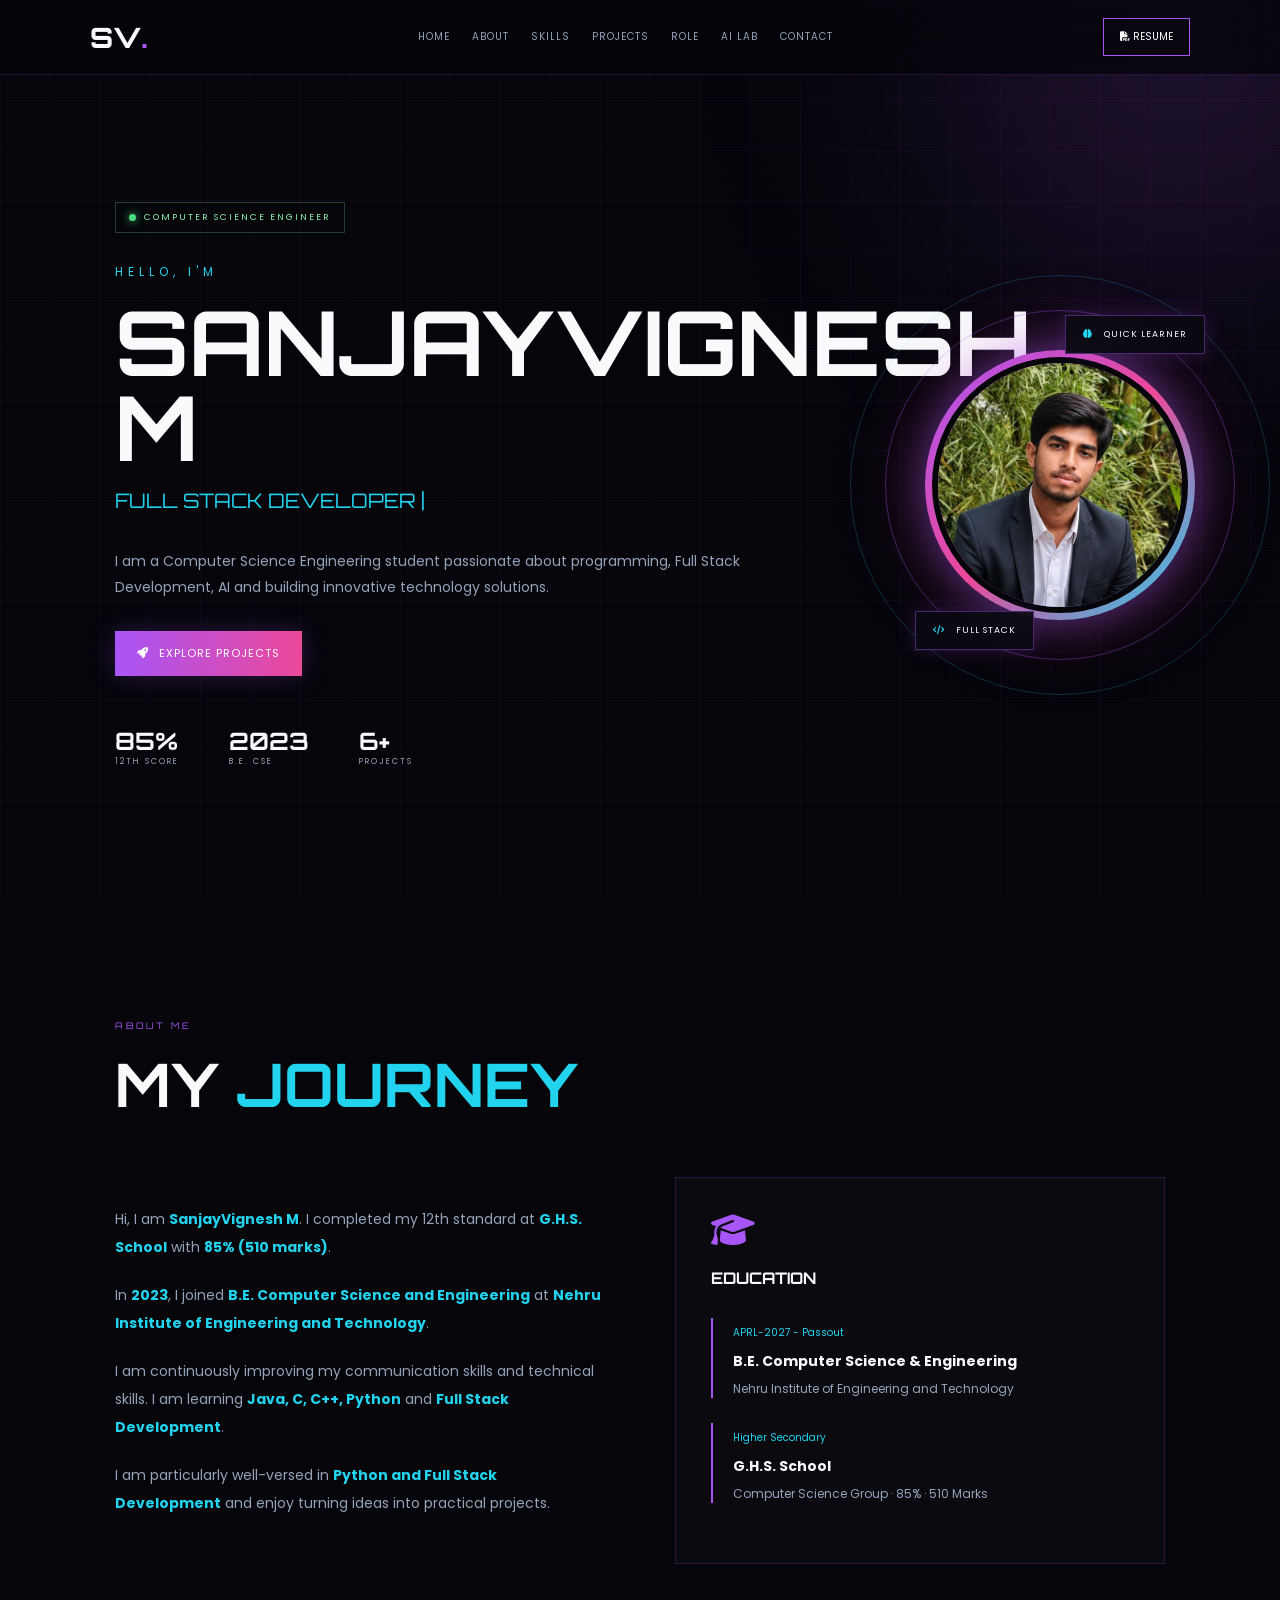
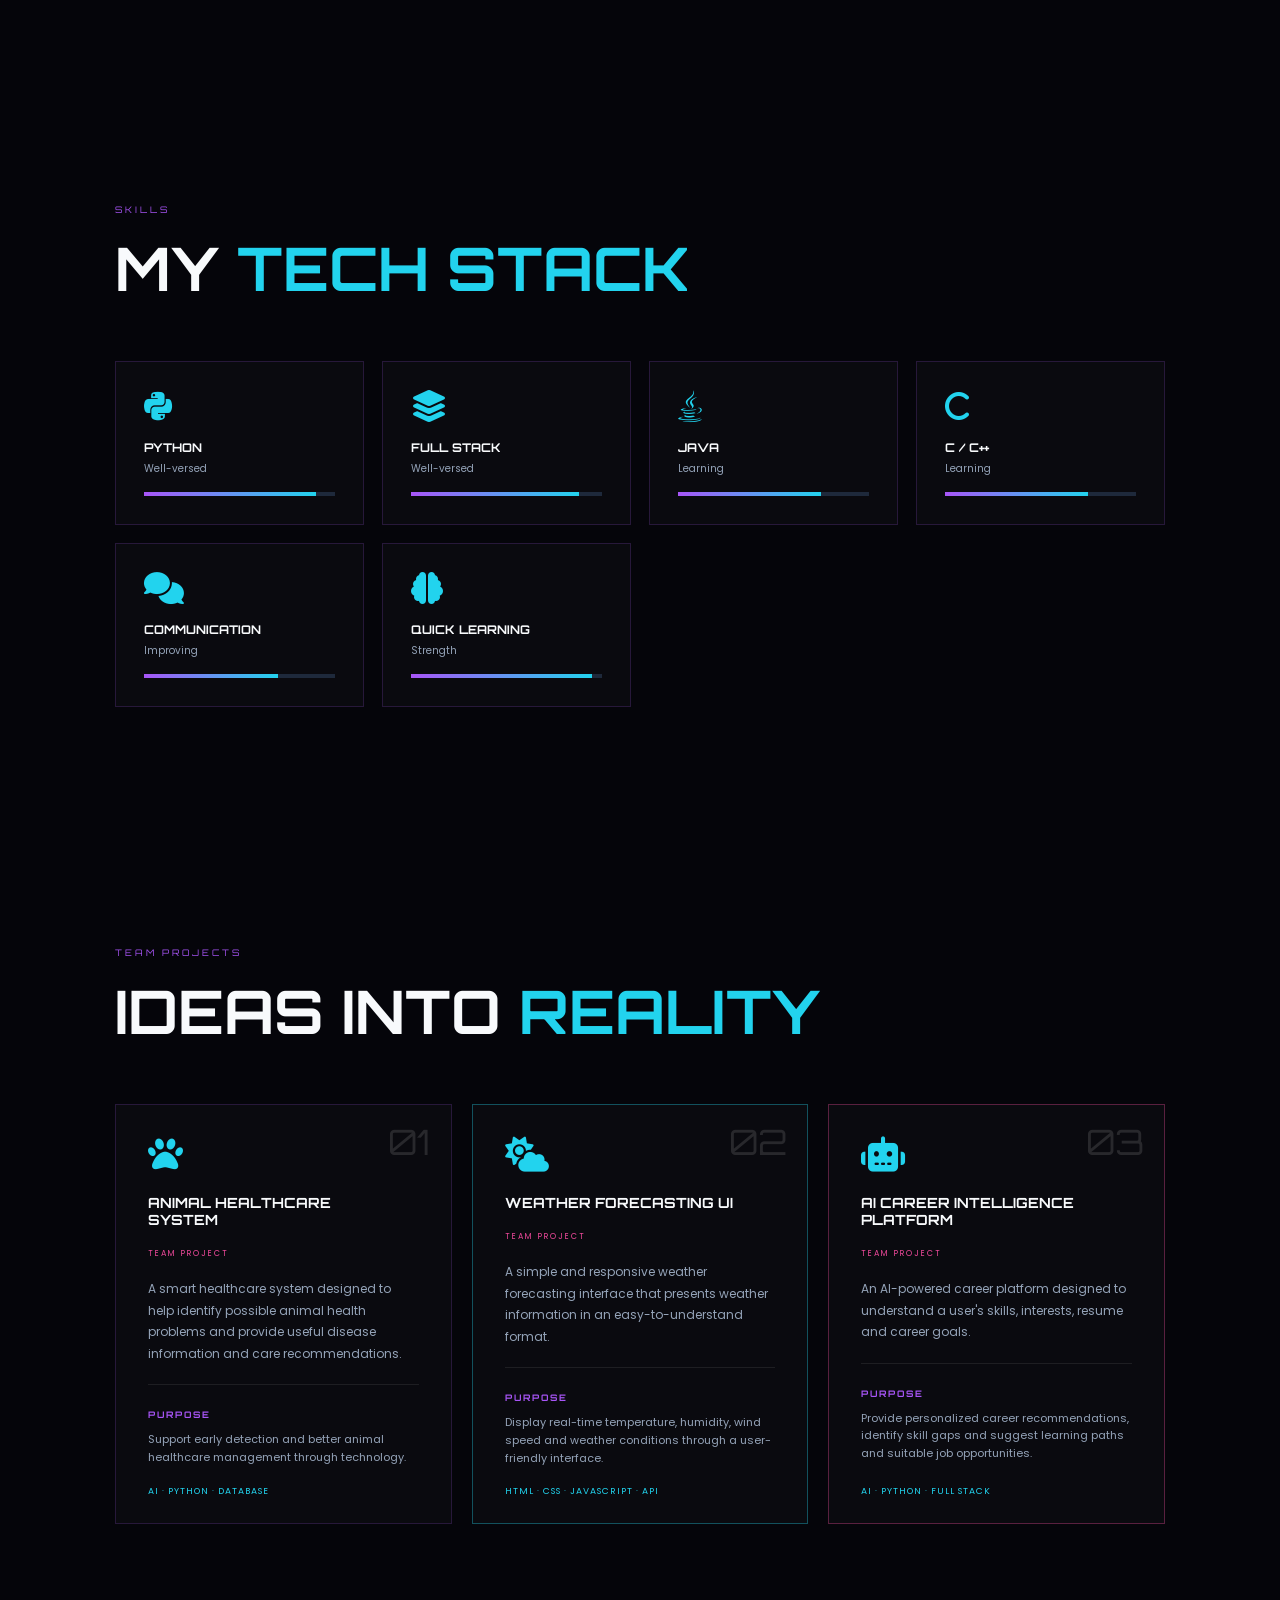
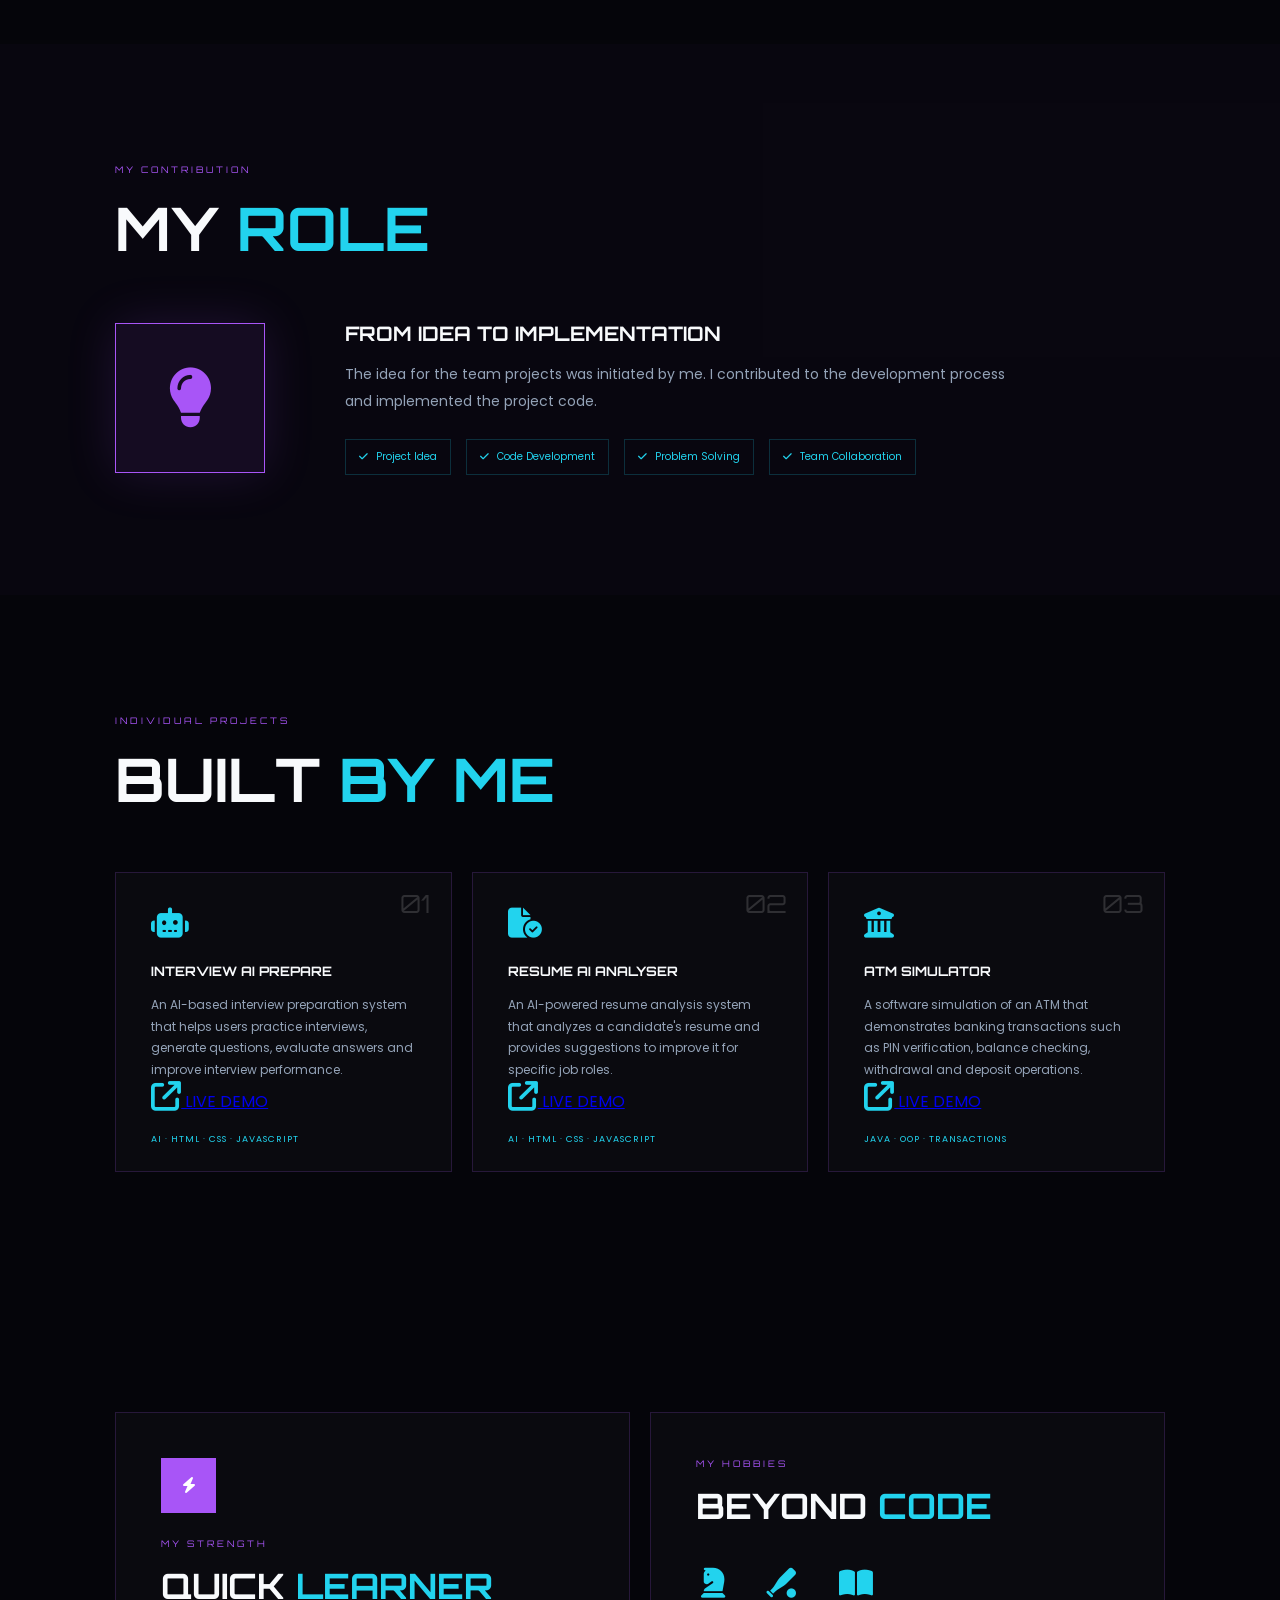
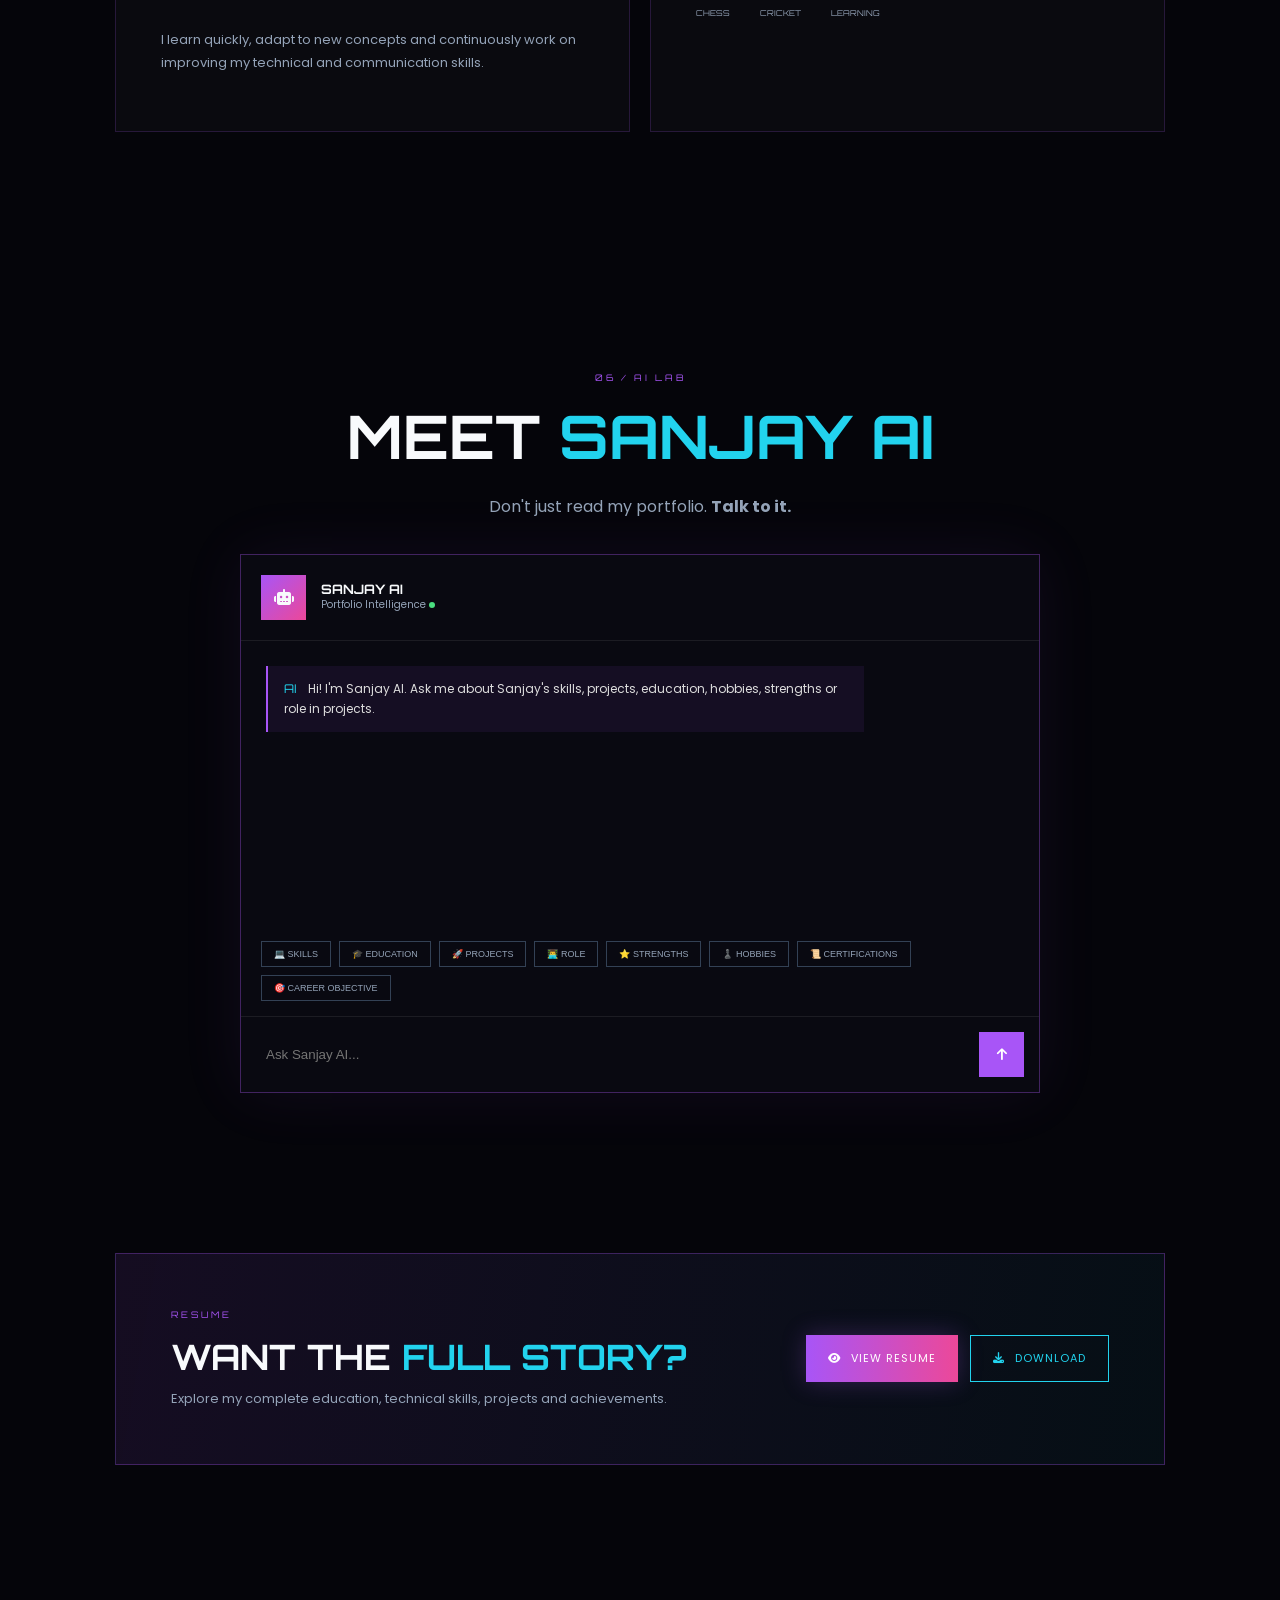
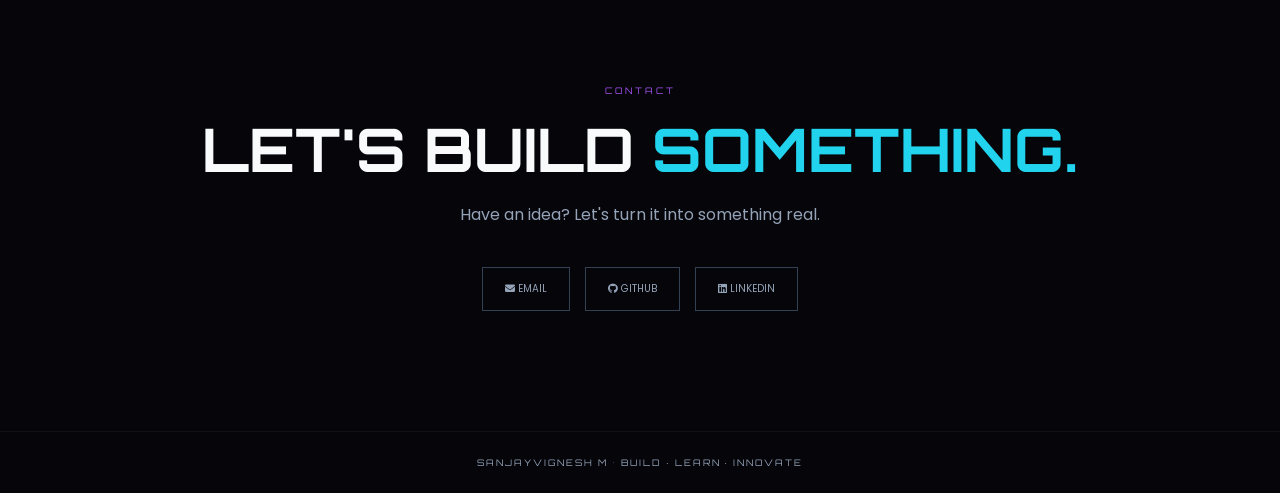
==== commit 7c5db653: "Update index.html" ====
--- a/index.html
+++ b/index.html
@@ -566,56 +566,89 @@
 
 <!-- ================= INDIVIDUAL PROJECTS ================= -->
 
-<section class="section">
+<section class="section" id="individual-projects">
 
     <div class="section-label">
-         INDIVIDUAL PROJECTS
+        INDIVIDUAL PROJECTS
     </div>
 
     <h2>
         BUILT <span>BY ME</span>
     </h2>
 
-
     <div class="individual-grid">
 
+        <!-- ================= PROJECT 01 ================= -->
+
         <div class="individual-card">
 
             <span>01</span>
 
-            <i class="fa-solid fa-cart-shopping"></i>
+            <i class="fa-solid fa-robot"></i>
 
             <h3>
-                E-COMMERCE WEBSITE
+                INTERVIEW AI PREPARE
             </h3>
 
             <p>
-                A web-based shopping platform designed
-                with a user-friendly interface for browsing
-                and managing products.
-            </p>
-
-        </div>
-
+                An AI-based interview preparation system that helps
+                users practice interviews, generate questions,
+                evaluate answers and improve interview performance.
+            </p>
+
+            <div class="project-tech">
+                AI · HTML · CSS · JAVASCRIPT
+            </div>
+
+            <a href="https://sanjay78408.github.io/Interview-AI-/"
+               target="_blank"
+               rel="noopener noreferrer"
+               class="project-link">
+
+                <i class="fa-solid fa-arrow-up-right-from-square"></i>
+                LIVE DEMO
+
+            </a>
+
+        </div>
+
+
+        <!-- ================= PROJECT 02 ================= -->
 
         <div class="individual-card">
 
             <span>02</span>
 
-            <i class="fa-solid fa-money-bill-transfer"></i>
+            <i class="fa-solid fa-file-circle-check"></i>
 
             <h3>
-                CURRENCY CONVERTER
+                RESUME AI ANALYSER
             </h3>
 
             <p>
-                A simple application that converts values
-                between different currencies using
-                exchange-rate information.
-            </p>
-
-        </div>
-
+                An AI-powered resume analysis system that analyzes
+                a candidate's resume and provides suggestions to
+                improve it for specific job roles.
+            </p>
+
+            <div class="project-tech">
+                AI · HTML · CSS · JAVASCRIPT
+            </div>
+
+            <a href="https://sanjay78408.github.io/Resume-AI-analyser/"
+               target="_blank"
+               rel="noopener noreferrer"
+               class="project-link">
+
+                <i class="fa-solid fa-arrow-up-right-from-square"></i>
+                LIVE DEMO
+
+            </a>
+
+        </div>
+
+
+        <!-- ================= PROJECT 03 ================= -->
 
         <div class="individual-card">
 
@@ -624,21 +657,34 @@
             <i class="fa-solid fa-building-columns"></i>
 
             <h3>
-                ATM MACHINE
+                ATM SIMULATOR
             </h3>
 
             <p>
-                A programming-based ATM simulation that
-                demonstrates basic banking operations
-                and transaction handling.
-            </p>
+                A software simulation of an ATM that demonstrates
+                banking transactions such as PIN verification,
+                balance checking, withdrawal and deposit operations.
+            </p>
+
+            <div class="project-tech">
+                JAVA · OOP · TRANSACTIONS
+            </div>
+
+            <a href="https://sanjay78408.github.io/ATM-simulator/"
+               target="_blank"
+               rel="noopener noreferrer"
+               class="project-link">
+
+                <i class="fa-solid fa-arrow-up-right-from-square"></i>
+                LIVE DEMO
+
+            </a>
 
         </div>
 
     </div>
 
 </section>
-
 
 <!-- ================= STRENGTH + HOBBIES ================= -->
 
